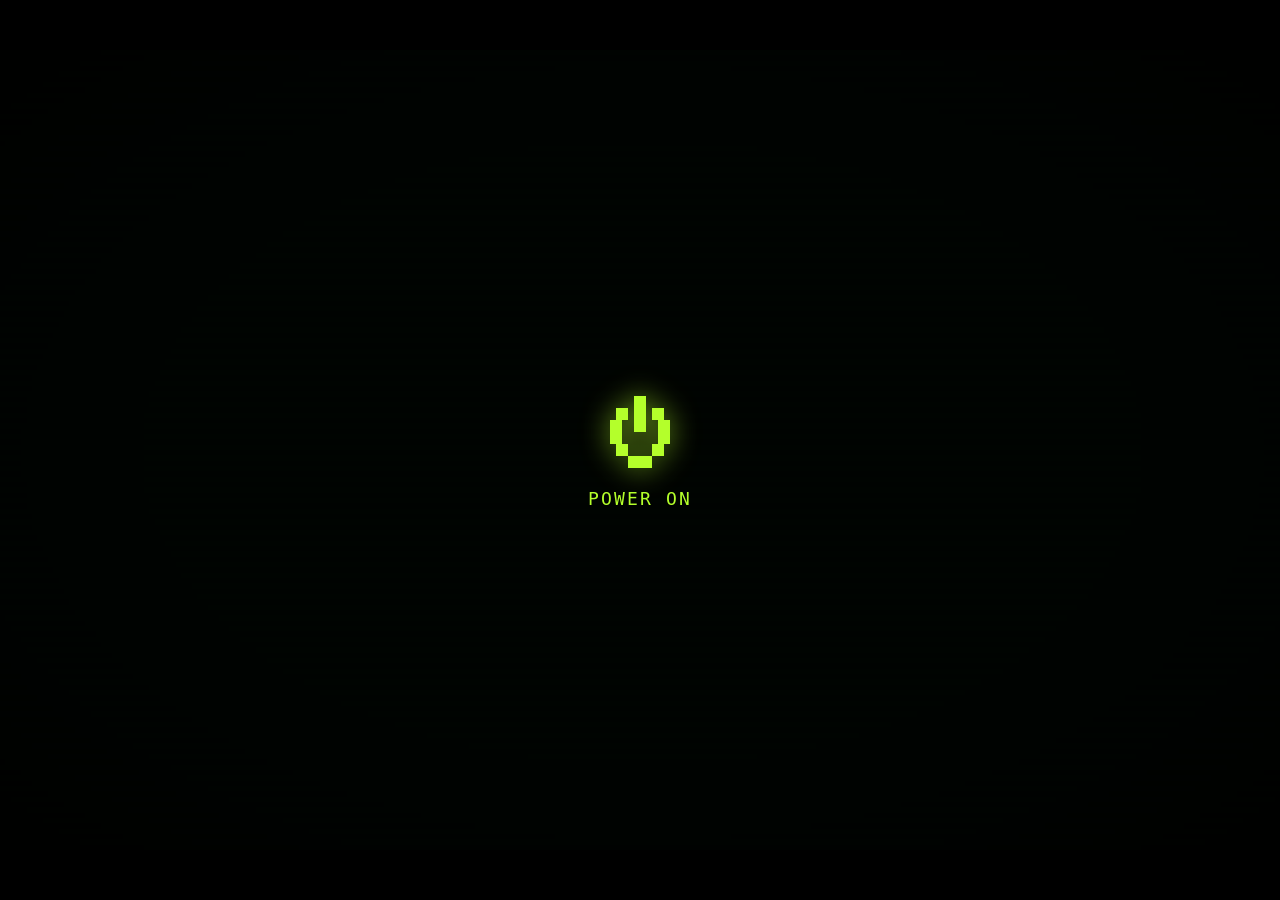
==== tools/acid/index.html @ bb87d191 "Acid Flower: remove Tilt and Motion Tilt (lean the device to play the filter) and Motion (record kno" ====
<!doctype html>
<!-- SPDX-License-Identifier: GPL-3.0-only -->
<!-- Acid Flower: an acid house machine for iPad. A squelchy bass line with accent and slide, a drum machine, a squelch
     pad and knobs for playing the filter live, and a pixel rave. The sound is acid-worklet.js; this page, acid.js, is
     the touch surface. A Home Screen web app (manifest.webmanifest, sw.js: it works offline after the first visit).
     tools/make_site.sh puts it in acid/. -->
<html lang="en">
<head>
<meta charset="utf-8">
<meta name="viewport" content="width=device-width, initial-scale=1, maximum-scale=1, user-scalable=no, viewport-fit=cover">
<title>Acid Flower</title>
<meta name="description" content="Acid Flower: an acid house machine for iPad. Program squelchy bass lines and beats, then play the filter with your fingers.">
<meta name="theme-color" content="#07020C">
<!-- the link preview (Messages, Slack, Discord, X, Facebook...): a big card. The image's address must be absolute -->
<meta property="og:type" content="website">
<meta property="og:site_name" content="Acid Flower">
<meta property="og:title" content="Acid Flower">
<meta property="og:description" content="A pocket acid house machine: squelch basslines, punch in glitchy tape-stops and stutters, and sweep the squelch while a grinning pixel smiley-flower raves through neon cyberspace.">
<meta property="og:url" content="https://helloskot.github.io/CoralFlower/acid/">
<meta property="og:image" content="https://helloskot.github.io/CoralFlower/acid/og-image.png">
<meta property="og:image:width" content="1200">
<meta property="og:image:height" content="630">
<meta property="og:image:alt" content="A pixel smiley-flower over a neon grid: ACID FLOWER. Squelch, punch, drift, rave.">
<meta name="twitter:card" content="summary_large_image">
<meta name="twitter:title" content="Acid Flower">
<meta name="twitter:description" content="A pocket acid house machine: squelch basslines, punch in glitchy tape-stops and stutters, and sweep the squelch.">
<meta name="twitter:image" content="https://helloskot.github.io/CoralFlower/acid/og-image.png">
<meta name="apple-mobile-web-app-capable" content="yes">
<meta name="mobile-web-app-capable" content="yes">
<meta name="apple-mobile-web-app-title" content="Acid Flower">
<meta name="apple-mobile-web-app-status-bar-style" content="black-translucent">
<link rel="manifest" href="manifest.webmanifest">
<link rel="icon" href="icon.svg" type="image/svg+xml">
<link rel="icon" href="favicon-40.png" sizes="40x40" type="image/png">
<link rel="apple-touch-icon" href="icon-180.png">
<link rel="preload" href="../fonts/DepartureMono.woff" as="font" type="font/woff" crossorigin>
<link rel="stylesheet" href="acid.css">
</head>
<body>
<main class="app" id="app" aria-label="Acid Flower">
  <header class="bar">
    <h1 class="logo"><img src="icon.svg" width="28" height="28" alt=""><span>ACID<b>FLOWER</b></span></h1>
    <button class="play" id="play" type="button" aria-pressed="false"><i aria-hidden="true"></i><span>Play</span></button>
    <button class="rec" id="rec" type="button" aria-pressed="false" title="Record what you play: the sound, effects and all, to a file"><i aria-hidden="true"></i><span>Rec</span></button>
    <div class="strip strip--bar" data-p="tempo" role="slider" aria-label="Tempo"><b>Tempo</b><em></em><i class="strip__l">&#9664;</i><i class="strip__r">&#9654;</i></div>
    <div class="strip strip--bar" data-p="swing" role="slider" aria-label="Swing"><b>Swing</b><em></em><i class="strip__l">&#9664;</i><i class="strip__r">&#9654;</i></div>
    <nav class="slots" id="slots" aria-label="Patterns"></nav>
    <button class="menu-btn rave-btn" id="raveBtn" type="button" aria-pressed="false" title="Rave mode: the display fills the screen, and you play the filter on it">Rave</button>
    <button class="menu-btn" id="menuBtn" type="button" aria-label="Menu" aria-haspopup="dialog">&#8943;</button>
  </header>

  <section class="rave" aria-label="The display">
    <canvas id="viz" width="240" height="150" role="img" aria-label="A pixel rave that moves with the music: tap it for the next scene"></canvas>
    <!-- rave mode's own controls: they fade after a few seconds without a touch (any touch brings them back) -->
    <div class="rave__top">
      <p class="rave__status" id="raveStatus" aria-live="off"></p>
      <nav class="rave__slots" id="raveSlots" aria-label="Patterns"></nav>
      <div class="strip strip--bar rave__tempo" data-p="tempo" role="slider" aria-label="Tempo"><b>BPM</b><em></em><i class="strip__l">&#9664;</i><i class="strip__r">&#9654;</i></div>
      <button type="button" class="rave__i" id="raveLock" aria-pressed="false" aria-label="Lock the picture" title="Lock: touches on the picture do nothing (for a stand, or passing it round)">Lock</button>
      <button type="button" class="rave__i" id="raveFull" aria-pressed="false" aria-label="Full screen" title="Full screen" hidden>Full</button>
      <button type="button" class="rave__i rave__vj" id="raveVJ" aria-pressed="false" aria-label="VJ" title="VJ: colours, mirrors, trails, words, a second screen">VJ</button>
    </div>
    <aside class="vj" id="vjPanel" aria-label="VJ" hidden>
      <div class="vj__head"><b>VJ</b><button type="button" class="vj__x" id="vjReset">Reset</button><button type="button" class="vj__x" id="vjClose">Done</button></div>
      <div class="vjrow"><span>Picture</span><div class="seg" data-vj="fill"><button type="button" data-v="1">Fill</button><button type="button" data-v="0">Fit</button></div></div>
      <label class="vjrow"><span>Hue</span><input type="range" data-vj="hue" min="0" max="1" step="0.01"></label>
      <div class="vjrow"><span>Speed</span><div class="seg" data-vj="speed"><button type="button" data-v="0.25">&#188;</button><button type="button" data-v="0.5">&#189;</button><button type="button" data-v="1">1</button><button type="button" data-v="2">2</button></div></div>
      <div class="vjrow"><span>Mirror</span><div class="seg" data-vj="mirror"><button type="button" data-v="0">Off</button><button type="button" data-v="1">&#8644;</button><button type="button" data-v="2">Four</button><button type="button" data-v="3">Kaleido</button></div></div>
      <label class="vjrow"><span>Trails</span><input type="range" data-vj="trails" min="0" max="0.95" step="0.01"></label>
      <label class="vjrow"><span>Kick zoom</span><input type="range" data-vj="zoom" min="0" max="1" step="0.01"></label>
      <label class="vjrow"><span>Colour split</span><input type="range" data-vj="rgb" min="0" max="1" step="0.01"></label>
      <div class="vjrow"><span>Pixels</span><div class="seg" data-vj="pix"><button type="button" data-v="1">1</button><button type="button" data-v="2">2</button><button type="button" data-v="3">3</button><button type="button" data-v="4">4</button><button type="button" data-v="6">6</button></div></div>
      <div class="vjrow"><span>Strobe<small>Not in Calm</small></span><div class="seg" data-vj="strobe"><button type="button" data-v="0">Off</button><button type="button" data-v="1">Kick</button><button type="button" data-v="2">Bar</button></div></div>
      <div class="vjrow"><span>Show</span><div class="seg vj__shows"><button type="button" data-show="hud">Readouts</button><button type="button" data-show="scan">Scanlines</button><button type="button" data-show="parts">Confetti</button><button type="button" data-show="words">Words</button></div></div>
      <label class="vjrow vjrow--text"><span>Words</span><input type="text" data-vj="text" maxlength="40" placeholder="Type, and it scrolls by" autocomplete="off" spellcheck="false"></label>
      <div class="vjrow"><span>Auto VJ<small>New colours and mirrors every 4 bars</small></span><div class="seg" data-vj="auto"><button type="button" data-v="0">Off</button><button type="button" data-v="1">On</button></div></div>
      <div class="vjrow"><span>Rec<small>What the red button records</small></span><div class="seg" data-vj="rec"><button type="button" data-v="sound">Sound</button><button type="button" data-v="video">Sound + picture</button></div></div>
      <div class="menu__row"><button type="button" id="vjOut">Open a second screen</button></div>
      <p class="sheet__hint">For a projector or a TV: the second screen is a window of its own (drag it there, then tap it for full screen). On iPad and iPhone, AirPlay or a cable mirrors the whole screen instead.</p>
    </aside>
    <p class="rave__recdot" id="raveRecDot" hidden></p>
    <p class="rave__hint" id="raveHint" aria-live="polite"></p>
    <div class="rave__scenes" id="raveScenes" hidden>
      <div class="rave__scenelist" id="raveSceneList"></div>
      <div class="seg" data-pref="scenes"><button type="button" data-v="auto">Every 8 bars</button><button type="button" data-v="hold">Stay</button></div>
    </div>
    <div class="rave__fx fxpads" id="ravePunch" aria-label="Punch-in effects"></div>
    <div class="rave__bar">
      <button type="button" id="ravePlay" class="rave__b"><span>Play</span></button>
      <button type="button" id="raveRec" class="rave__b rave__rec" aria-pressed="false">Rec</button>
      <button type="button" id="raveLatch" class="rave__b" aria-pressed="false" title="Latch: a tap turns an effect on, another turns it off">Latch</button>
      <button type="button" id="raveScene" class="rave__b" title="Tap: the next scene. Hold: pick one">Scene &#8250;</button>
      <button type="button" id="raveExit" class="rave__b rave__exit">Done</button>
    </div>
  </section>

  <section class="perf" aria-label="Play the filter">
    <div class="xy" id="xy" role="slider" aria-label="Squelch pad: cutoff left to right, resonance bottom to top">
      <span class="xy__lab xy__lab--x">Cutoff &#8594;</span><span class="xy__lab xy__lab--y">Resonance &#8594;</span>
      <span class="xy__trail" id="xyTrail" aria-hidden="true"></span>
      <i class="xy__dot" id="xyDot"></i><i class="xy__h" id="xyH"></i><i class="xy__v" id="xyV"></i>
      <b class="xy__val" id="xyVal" aria-hidden="true"></b>
    </div>
    <div class="strips">
      <div class="strip" data-p="env" role="slider" aria-label="Envelope"><b>Env mod</b><em></em><span class="strip__bar"></span></div>
      <div class="strip" data-p="decay" role="slider" aria-label="Decay"><b>Decay</b><em></em><span class="strip__bar"></span></div>
      <div class="strip" data-p="accent" role="slider" aria-label="Accent"><b>Accent</b><em></em><span class="strip__bar"></span></div>
      <div class="strip" data-p="drive" role="slider" aria-label="Drive"><b>Drive</b><em></em><span class="strip__bar"></span></div>
      <div class="strip" data-p="delay" role="slider" aria-label="Delay"><b>Delay</b><em></em><span class="strip__bar"></span></div>
      <div class="strip" data-p="verb" role="slider" aria-label="Reverb"><b>Verb</b><em></em><span class="strip__bar"></span></div>
      <div class="strip" data-p="pump" role="slider" aria-label="Pump: the kick ducks the bass and the lead"><b>Pump</b><em></em><span class="strip__bar"></span></div>
      <div class="strip" data-p="lead" role="slider" aria-label="Lead level"><b>Lead</b><em></em><span class="strip__bar"></span></div>
      <div class="strip" data-p="drums" role="slider" aria-label="Drums level"><b>Drums</b><em></em><span class="strip__bar"></span></div>
      <button type="button" class="knobbtn" id="soundBtn" aria-haspopup="dialog" title="Sounds: presets for the knobs"><span>Sounds</span></button>
    </div>
  </section>

  <div class="splitter" id="splitter" role="separator" aria-orientation="horizontal" aria-label="Drag to make the display or the editor bigger" tabindex="0"></div>
  <section class="edit" aria-label="The pattern">
    <div class="edit__head">
      <div class="tabs" role="tablist">
        <button type="button" role="tab" data-tab="bass" aria-selected="true">Bass line</button>
        <button type="button" role="tab" data-tab="lead" aria-selected="false">Lead</button>
        <button type="button" role="tab" data-tab="drums" aria-selected="false">Drums</button>
        <button type="button" role="tab" data-tab="punch" aria-selected="false">Punch</button>
        <button type="button" role="tab" data-tab="filter" aria-selected="false" class="tab-filter">Filter</button>
      </div>
      <div class="hist">
        <button type="button" class="tool tool--icon" id="undo" aria-label="Undo" title="Undo (⌘Z)" disabled>Undo</button>
        <button type="button" class="tool tool--icon" id="redo" aria-label="Redo" title="Redo (⇧⌘Z)" disabled>Redo</button>
      </div>
      <button type="button" class="tool latch" id="latch" aria-pressed="false" title="Latch: a tap turns an effect on, another turns it off" hidden>Latch</button>
      <div class="pager" id="pager" role="group" aria-label="Steps shown" hidden><button type="button" data-page="0" aria-pressed="true">1&#8211;16</button><button type="button" data-page="1" aria-pressed="false">17&#8211;32</button></div>
      <div class="tools">
        <span class="focus-lbl" id="focusLbl" aria-live="polite"></span>
        <button type="button" id="wave" class="tool tool--lab" title="The bass's waveform"><small>Wave</small><b>Saw</b></button>
        <div class="stepper" aria-label="Key (transpose)"><button type="button" data-tune="-1" aria-label="Key down">&minus;</button><span class="stepper__v"><small>Key</small><b id="tune">C</b></span><button type="button" data-tune="1" aria-label="Key up">+</button></div>
        <div class="stepper" aria-label="Length in steps"><button type="button" data-len="-1" aria-label="Shorter">&minus;</button><span class="stepper__v"><small>Len</small><b id="len">16</b></span><button type="button" data-len="1" aria-label="Longer">+</button></div>
        <button type="button" class="tool tool--icon" id="mutate" aria-label="Mutate: change a few steps">Mutate</button>
        <button type="button" class="tool tool--icon" id="random" aria-label="Random: a new pattern">Random</button>
        <button type="button" class="tool tool--icon tool--danger" id="clear" aria-label="Clear the pattern (tap twice)">Clear</button>
      </div>
    </div>
    <div class="bass" id="bass" role="tabpanel" aria-label="Bass line: drag a note up or down to change it, tap it to rest"></div>
    <div class="bass is-lead" id="lead" role="region" aria-label="Lead: drag a note up or down to change it, tap it to rest" hidden></div>
    <div class="drums" id="drums" role="tabpanel" aria-label="Drums" hidden></div>
    <div class="punch fxpads" id="punch" role="tabpanel" aria-label="Punch-in effects: hold a pad, let go to drop out; hold several at once" hidden></div>
  </section>
</main>

<div class="gate" id="gate">
  <canvas class="gate__boot" id="boot" width="240" height="150" aria-hidden="true"></canvas>
  <button class="gate__power" id="power" type="button" aria-label="Power on">
    <svg viewBox="0 0 14 14" width="84" height="84" shape-rendering="crispEdges" aria-hidden="true"><path fill="#B4FF2B" d="M6 1h2v6H6zM3 3h2v2H3zM9 3h2v2H9zM2 5h2v4H2zM10 5h2v4h-2zM3 9h2v2H3zM9 9h2v2H9zM5 11h4v2H5z"/></svg>
    <span>Power on</span>
  </button>
  <div class="gate__card">
    <h2 class="sr">Acid Flower</h2>
    <p class="sr">An acid house machine. Program a bass line and a beat, then play the filter with your fingers.</p>
    <button class="gate__go" id="start" type="button">Start the machine</button>
    <p class="gate__hint" id="a2hs" hidden>For a full-screen machine with its own icon: tap <b>Share</b>, then <b>Add to Home Screen</b>.</p>
  </div>
</div>

<dialog class="menu sheet" id="slotMenu" aria-labelledby="slotTitle">
  <h2 id="slotTitle">Pattern 1</h2>
  <label class="sheet__name"><span>Name</span><input id="slotName" maxlength="10" autocomplete="off" spellcheck="false" placeholder="P1"></label>
  <h3>Then play</h3>
  <p class="sheet__hint">When this pattern ends, go on to another: chain them into a song.</p>
  <div class="sheet__nums" id="slotNext"></div>
  <h3>Copy it to</h3>
  <div class="sheet__nums" id="slotCopy"></div>
  <div class="menu__row">
    <button type="button" id="slotShare">Share as a link</button>
    <button type="button" id="slotMidi">Save as MIDI</button>
    <button type="button" id="slotWav">Save as audio</button>
    <button type="button" id="slotClear" class="is-bad">Clear this pattern</button>
  </div>
  <form method="dialog"><button class="menu__close">Done</button></form>
</dialog>

<dialog class="menu sheet" id="genMenu" aria-labelledby="genTitle">
  <h2 id="genTitle">Generate</h2>
  <p class="sheet__hint">A whole new pattern in a style: the bass line, the drums and the tempo. (Undo brings yours back.)</p>
  <div class="gen__list" id="genList"></div>
  <form method="dialog"><button class="menu__close">Close</button></form>
</dialog>

<dialog class="menu sheet" id="songMenu" aria-labelledby="songTitle">
  <h2 id="songTitle">Song</h2>
  <p class="sheet__hint">Patterns in order, each played a number of times, round and round. With Song on, Play plays it from the top.</p>
  <div class="opt"><span>Play as a song</span><div class="seg" id="songOn"><button type="button" data-v="0">Off</button><button type="button" data-v="1">On</button></div></div>
  <ol class="song__list" id="songList"></ol>
  <div class="menu__row">
    <button type="button" id="songAdd">Add a pattern</button>
    <button type="button" id="songMidi">Save the song as MIDI</button>
    <button type="button" id="songWav">Save the song as audio</button>
  </div>
  <form method="dialog"><button class="menu__close">Done</button></form>
</dialog>

<dialog class="menu sheet midi" id="midiMenu" aria-labelledby="midiTitle">
  <h2 id="midiTitle">MIDI</h2>
  <p class="sheet__hint" id="midiStatus"></p>
  <div class="menu__row"><button type="button" id="midiOn">Turn on MIDI</button></div>
  <div id="midiBody" hidden>
    <div class="opt"><span>From<small>The keyboards and controllers to listen to</small></span><select id="midiIn"></select></div>
    <div class="opt"><span>To<small>Where to send the clock (and start and stop)</small></span><select id="midiOut"></select></div>
    <div class="opt"><span>Keys play<small>Scenes &amp; punch-ins: C2 to B2 hold the twelve effects, C3 to G3 pick the scenes</small></span>
      <div class="seg" id="midiKeys"><button type="button" data-v="lead">Lead</button><button type="button" data-v="bass">Bass</button><button type="button" data-v="vj">Scenes &amp; punch-ins</button></div></div>
    <div class="opt"><span>Clock in<small>Follow another machine's tempo, start and stop</small></span>
      <div class="seg" id="midiFollow"><button type="button" data-v="0">Off</button><button type="button" data-v="1">On</button></div></div>
    <div class="opt"><span>Clock out<small>Lead other machines (24 a beat)</small></span>
      <div class="seg" id="midiSend"><button type="button" data-v="0">Off</button><button type="button" data-v="1">On</button></div></div>
    <h3>Knobs</h3>
    <p class="sheet__hint">Tap Learn, then turn a knob on your controller. Program changes 1 to 8 pick the patterns.</p>
    <div class="midi__map" id="midiMap"></div>
    <p class="menu__msg" id="midiMsg" role="status"></p>
  </div>
  <form method="dialog"><button class="menu__close">Done</button></form>
</dialog>

<dialog class="menu sheet" id="soundMenu" aria-labelledby="soundTitle">
  <h2 id="soundTitle">Sounds</h2>
  <p class="sheet__hint">A sound is the knobs (the filter, the envelope, the effects, the waves and the drums' tune); your patterns stay as they are.</p>
  <h3>Built in</h3>
  <div class="sheet__nums sound__list" id="soundBuilt"></div>
  <h3>Yours</h3>
  <div class="sound__mine" id="soundMine"></div>
  <form method="dialog"><button class="menu__close">Done</button></form>
</dialog>

<dialog class="menu sheet keys" id="keysMenu" aria-labelledby="keysTitle">
  <h2 id="keysTitle">On a keyboard</h2>
  <h3>Play</h3>
  <dl>
    <dt>Space</dt><dd>Play / stop</dd>
    <dt>A W S E D F T G Y H U J K</dt><dd>Play notes on the lead or the bass (whichever you last touched), like a piano</dd>
    <dt>Z / X</dt><dd>Those notes an octave down / up</dd>
    <dt>1 &#8230; =</dt><dd>Hold a punch-in (1 to 0, - and =)</dd>
    <dt>&#8592; &#8594;</dt><dd>Tempo down / up (with Shift, by 5)</dd>
    <dt>Shift + 1 &#8211; 8</dt><dd>Pick a pattern</dd>
    <dt>R</dt><dd>Rave mode (Esc to leave; [ and ] change the scene)</dd>
    <dt>Shift + F</dt><dd>Full screen</dd>
  </dl>
  <h3>Edit</h3>
  <dl>
    <dt>Tab</dt><dd>Into the steps (click one with the mouse, too)</dd>
    <dt>&#8592; &#8594;</dt><dd>On a step: the step before / after (Shift: select)</dd>
    <dt>&#8593; &#8595;</dt><dd>On a note: its pitch (Shift: an octave). On a drum: the drum above / below</dd>
    <dt>Enter</dt><dd>A note rests or comes back; a drum step on or off</dd>
    <dt>Delete</dt><dd>Clear the step, or the selection</dd>
    <dt>Shift + click / drag</dt><dd>Select steps (on the drums, across drums too)</dd>
    <dt>&#8984;A</dt><dd>Select the whole track</dd>
    <dt>&#8984;C &#8984;X &#8984;V</dt><dd>Copy, cut, paste the selection; with nothing selected, the whole pattern</dd>
    <dt>&#8984;Z / &#8679;&#8984;Z</dt><dd>Undo / redo</dd>
    <dt>Esc</dt><dd>Drop the selection</dd>
    <dt>?</dt><dd>This list</dd>
  </dl>
  <h3>Mouse and trackpad</h3>
  <dl>
    <dt>Scroll</dt><dd>On a knob, tempo or swing: turn it. On a note: its pitch. On the squelch pad: the resonance (sideways, or Shift: the cutoff)</dd>
    <dt>Double-click</dt><dd>A knob back to where it started</dd>
    <dt>Shift + drag</dt><dd>A knob, finely</dd>
    <dt>Drag a pattern number</dt><dd>Onto another to copy it</dd>
    <dt>Drop a file</dt><dd>A saved set of patterns loads</dd>
  </dl>
  <form method="dialog"><button class="menu__close">Done</button></form>
</dialog>

<dialog class="menu sheet" id="wavMenu" aria-labelledby="wavTitle">
  <h2 id="wavTitle">Save as audio</h2>
  <p class="sheet__hint" id="wavWhat"></p>
  <p class="sheet__hint">A WAV file (44.1 kHz, 16-bit), made faster than real time, with the effects' tails at the end. Stems are the bass, the lead and the drums on their own, each with its effects, lined up to drop into a DAW.</p>
  <div class="menu__row">
    <button type="button" id="wavMix">The mix</button>
    <button type="button" id="wavStems">The mix and its stems</button>
  </div>
  <p class="menu__msg" id="wavMsg" role="status"></p>
  <form method="dialog"><button class="menu__close">Close</button></form>
</dialog>

<dialog class="menu sheet" id="stepMenu" aria-labelledby="stepTitle">
  <h2 id="stepTitle">Step 1</h2>
  <h3>Chance</h3>
  <p class="sheet__hint">How often it plays: every time, or now and then.</p>
  <div class="sheet__nums" id="stepProb"></div>
  <h3>Repeat</h3>
  <p class="sheet__hint">Played again inside its step (a ratchet): a roll on a drum, a trill on a note.</p>
  <div class="sheet__nums" id="stepRat"></div>
  <form method="dialog"><button class="menu__close">Done</button></form>
</dialog>

<dialog class="menu sheet" id="laneMenu" aria-labelledby="laneTitle">
  <h2 id="laneTitle">Kick</h2>
  <p class="sheet__hint">Tune, decay and level are the drum's sound, in every pattern. Length is this pattern's: a drum on its own length drifts against the others.</p>
  <div class="lane__rows" id="laneRows"></div>
  <div class="menu__row"><button type="button" id="laneHear">Hear it</button><button type="button" id="laneReset">As it was made</button></div>
  <form method="dialog"><button class="menu__close">Done</button></form>
</dialog>

<button type="button" class="nosound" id="noSound" hidden>No sound? Tap here</button>
<div class="toast" id="toast" role="status" aria-live="polite" hidden><span id="toastMsg"></span><button type="button" id="toastBtn" hidden></button></div>
<div class="tour" id="tour" role="dialog" aria-live="polite" hidden><p id="tourMsg"></p><div class="tour__row"><span id="tourStep"></span><button type="button" id="tourSkip">Skip</button><button type="button" id="tourNext">Next</button></div><i class="tour__arrow" id="tourArrow"></i></div>

<dialog class="menu" id="menu" aria-labelledby="menuTitle">
  <h2 id="menuTitle">ACID<b>FLOWER</b></h2>
  <div class="menu__row menu__row--top">
    <button type="button" id="songBtn">Song&#8230;</button>
    <button type="button" id="midiBtn">MIDI&#8230;</button>
    <button type="button" id="keysBtn">Keys&#8230;</button>
    <button type="button" id="installBtn" hidden>Install the app</button>
  </div>
  <h3>How it plays</h3>
  <ul>
    <li><b>Bass line:</b> each note sits at its pitch, like a piano roll: drag it up or down to change it; tap it to rest it. <b>Oct</b> lifts it an octave, then drops it; <b>Acc</b> accents it (louder, a sharper squelch); <b>Slide</b> glides it into the next note.</li>
    <li><b>Tools:</b> <b>Key</b> transposes the bass, <b>Len</b> sets the pattern’s length. <b>Clear</b> asks for a second tap.</li>
    <li><b>Drums:</b> tap a step to set or clear it, or drag across steps to paint. Tap a drum’s name to hear it.</li>
    <li><b>Squelch pad:</b> cutoff left to right, resonance bottom to top. The strips do the rest: drag up or down.</li>
    <li><b>Punch:</b> hold a pad for an effect on the whole mix, let go to drop out; hold several at once. Repeats start on the beat. <b>Latch</b> makes a tap turn an effect on and another turn it off. In rave mode they run along the bottom.</li>
    <li><b>Tempo and swing:</b> drag up or down, or tap the arrows; hold an arrow to keep going. Tap the middle of Tempo in time with the music to set it.</li>
    <li><b>Patterns:</b> 1 to 8 along the top; a dot marks the ones with something in them. While it plays, the next one blinks until the bar ends, then takes over. <b>Hold</b> a number to name the pattern, copy it, share it as a link, or chain it to another (<b>Then play</b>) to make a song.</li>
    <li><b>Lead:</b> a second line an octave up, on its own tab, with its own wave and length.</li>
    <li><b>Hold a step</b> (a note or a drum): its chance (how often it plays) and its repeats (a roll). <b>Hold a drum's name</b>: its tune, decay, level and length. Lengths up to 32 steps; tracks of different lengths drift against each other.</li>
    <li><b>Sounds:</b> presets for the knobs. <b>Hold Random</b> for a whole pattern in a style.</li>
    <li><b>Song</b> and <b>MIDI</b> are at the top of this menu: patterns in order; a keyboard, a controller and a clock (in Chrome, Edge or Android). A pattern or the song saves as a MIDI file.</li>
    <li><b>VJ</b> (in rave mode): colours, mirrors, trails, scrolling words, Auto VJ, a second screen for a projector, and Rec with the picture.</li>
    <li><b>On a computer:</b> a big window shows the bass, the lead, the drums and the punch-ins at once (drag the line under the display to share the space); scroll on a knob or a note to turn it; play notes on the letters A to K; <b>Keys&#8230;</b> above lists every shortcut. A pattern or the song saves as audio (with stems) from its menu.</li>
    <li><b>Undo:</b> the arrows beside the tabs undo and redo any change to a pattern.</li>
    <li><b>Rec:</b> records everything you hear, effects and all; when you stop, save it or send it.</li>
    <li><b>The squelch pad</b> stays where you leave it; double-tap it to go back to the start.</li>
    <li><b>On a keyboard:</b> Space plays, the number row holds the punch-ins (1 to 0, - and =), Shift with 1 to 8 picks a pattern, ← and → the tempo (with Shift, by 5), R the rave, ⌘Z undo.</li>
    <li><b>The rave:</b> tap it for the next scene. <b>Rave</b> fills the screen with it; there, drag anywhere to play the filter. With two fingers: swipe left or right for another scene, pinch for more or less squelch (env mod), tap for Latch, swipe down to leave. Hold <b>Scene</b> to pick one. The patterns and the tempo are along the top; <b>Lock</b> makes the picture ignore touches. The controls fade after a few seconds: touch to bring them back.</li>
  </ul>
  <h3>The rave</h3>
  <div class="opt"><span>Scenes<small>Warehouse, Cyberspace, Tunnel, Voxel, Plasma, Mainframe, Garden, Feedback, Hyperspace, Acid rain, Spiral</small></span>
    <div class="seg" data-pref="scenes"><button type="button" data-v="auto">Every 8 bars</button><button type="button" data-v="hold">Stay</button></div></div>
  <div class="opt"><span>Motion<small>Calm: no strobe, no shaking, no flashing words</small></span>
    <div class="seg" data-pref="motion"><button type="button" data-v="full">Full</button><button type="button" data-v="calm">Calm</button></div></div>
  <div class="opt"><span>Text<small>Bigger labels on the steps, the knobs and the tabs</small></span>
    <div class="seg" data-pref="text"><button type="button" data-v="normal">Normal</button><button type="button" data-v="large">Large</button></div></div>
  <h3>Pocket jam</h3>
  <div class="opt"><span>Shake to mutate<small>Shake the phone or iPad: a few steps change</small></span>
    <div class="seg" id="shakeSeg"><button type="button" data-v="0">Off</button><button type="button" data-v="1">On</button></div></div>
  <div class="opt"><span>Light filter<small>The front camera's brightness opens the filter (nothing is recorded or sent)</small></span>
    <div class="seg" id="lightSeg"><button type="button" data-v="0">Off</button><button type="button" data-v="1">On</button></div></div>
  <h3>Sound</h3>
  <div class="opt" id="outOpt" hidden><span>Output<small>Where the sound goes: your audio interface, headphones, speakers</small></span><select id="outSel"></select></div>
  <div class="opt"><span>Response<small>Smooth uses a bigger audio buffer: try it if you hear crackles. Applies the next time you open the app.</small></span>
    <div class="seg" data-pref="latency"><button type="button" data-v="interactive">Fast</button><button type="button" data-v="playback">Smooth</button></div></div>
  <h3>Your patterns</h3>
  <p>They are saved on this iPad. Keep a copy in Files.</p>
  <div class="menu__row">
    <button type="button" id="export">Save patterns</button>
    <button type="button" id="import">Load patterns</button>
    <button type="button" id="tourAgain">Show the tour again</button>
    <button type="button" id="reset" class="is-bad">Start over</button>
  </div>
  <input type="file" id="importFile" accept=".json,application/json" hidden>
  <p class="menu__msg" id="msg" role="status"></p>
  <p class="menu__fine">Free software under the GPL-3.0, from the makers of <a href="../ipad/">CoralFlower</a>.</p>
  <form method="dialog"><button class="menu__close">Close</button></form>
</dialog>

<script src="boot-sound.js"></script>
<script src="rave.js"></script>
<script src="acid.js"></script>
</body>
</html>
---- tools/acid/acid.css ----
/* SPDX-License-Identifier: GPL-3.0-only
 * Acid Flower: one screen, no scrolling. Landscape: the bar (play, tempo, swing, the 8 patterns); the pixel rave beside
 * the squelch pad and the strips; the pattern editor along the bottom (the bass line or the drums). Portrait: stacked.
 * Acid colours: smiley yellow, laser lime, rave pink, cyan, on a warehouse black. */
@font-face { font-family: "Departure Mono"; src: url("../fonts/DepartureMono.woff") format("woff"); font-display: block; }

:root {
  --black: #07020C; --panel: #120A1C; --cell: #1D1229; --cell-hi: #2C1D3D; --line: #2E1F40; --edge: #030006;
  --text: #F4F1FF; --muted: #A493BF; --dim: #7A6A94;
  --yellow: #FFE100; --lime: #B4FF2B; --pink: #FF2FB4; --cyan: #2BF0FF; --orange: #FF8A1F;
  --gap: clamp(4px, 0.7vmin, 8px);
  --r: 10px;
  --font: "Departure Mono", ui-monospace, Menlo, monospace;
  color-scheme: dark;
}
* { box-sizing: border-box; margin: 0; padding: 0; }
html, body { height: 100%; overflow: hidden; background: var(--black); color: var(--text); font: 15px/1.2 var(--font); }
body { position: fixed; inset: 0; overscroll-behavior: none; -webkit-text-size-adjust: 100%; }
button { font: inherit; color: inherit; border: 0; background: none; cursor: pointer; }
[hidden] { display: none !important; }
.app, .gate { -webkit-user-select: none; user-select: none; -webkit-touch-callout: none; -webkit-tap-highlight-color: transparent; }

/* ------------------------------------------------------------------------------------------------ the grid --- */
.app {
  position: absolute; inset: 0; display: grid; gap: var(--gap); touch-action: none;
  padding: max(var(--gap), env(safe-area-inset-top)) max(var(--gap), env(safe-area-inset-right))
           max(var(--gap), env(safe-area-inset-bottom)) max(var(--gap), env(safe-area-inset-left));
  grid-template-columns: minmax(0, 1.15fr) minmax(0, 1fr);
  grid-template-rows: clamp(44px, 7.5vh, 58px) minmax(0, 1fr) clamp(220px, 42vh, 330px);
  grid-template-areas: "bar bar" "rave perf" "edit edit";
}
.bar { grid-area: bar; display: flex; gap: var(--gap); align-items: stretch; min-width: 0; }
.rave { grid-area: rave; min-height: 0; min-width: 0; display: flex; align-items: center; justify-content: center; }
.perf { grid-area: perf; min-height: 0; display: grid; gap: var(--gap); grid-template-columns: minmax(0, 1fr) minmax(0, 1fr); }
.edit { grid-area: edit; min-height: 0; min-width: 0; display: grid; gap: var(--gap); grid-template-rows: auto minmax(0, 1fr); grid-template-columns: minmax(0, 1fr); }
@media (orientation: portrait) {
  .app { grid-template-columns: minmax(0, 1fr); grid-template-rows: auto minmax(0, 1fr) minmax(0, 0.8fr) clamp(260px, 32vh, 340px);
         grid-template-areas: "bar" "rave" "perf" "edit"; }
  .bar { flex-wrap: wrap; }
  .slots { flex: 1 1 100%; order: 9; min-height: 40px; }
}

/* ---------------------------------------------------------------------------------------------- the bar --- */
.logo { display: flex; align-items: center; gap: 8px; padding: 0 6px; font-weight: 400; font-size: clamp(15px, 1.8vw, 22px); letter-spacing: .04em; white-space: nowrap; }
.logo img { image-rendering: pixelated; }
.logo b, .gate h2 b, .menu h2 b { font-weight: 400; color: var(--yellow); }
.play {
  flex: 0 0 auto; display: flex; align-items: center; gap: 10px; padding: 0 18px; border-radius: var(--r);
  background: var(--lime); color: var(--black); font-size: clamp(14px, 1.6vw, 18px); letter-spacing: .06em; text-transform: uppercase;
}
.play i { width: 0; height: 0; border-left: 13px solid currentColor; border-top: 8px solid transparent; border-bottom: 8px solid transparent; }
.play[aria-pressed="true"] { background: var(--pink); }
.play[aria-pressed="true"] i { width: 13px; height: 13px; border: 0; background: currentColor; }
.slots { flex: 1 1 auto; display: flex; gap: 4px; min-width: 0; }
.slot { flex: 1 1 0; min-width: 0; border-radius: 8px; background: var(--cell); box-shadow: inset 0 0 0 1.5px var(--line); color: var(--muted); font-size: clamp(13px, 1.5vw, 17px); }
.slot.is-used { color: var(--text); }
.slot.is-cur { background: var(--yellow); color: var(--black); box-shadow: none; }
.slot.is-next { animation: blink .25s steps(2) infinite; box-shadow: inset 0 0 0 2px var(--yellow); }
@keyframes blink { 50% { color: var(--yellow); } }
.menu-btn { flex: 0 0 clamp(40px, 5vw, 54px); border-radius: var(--r); background: var(--panel); box-shadow: inset 0 0 0 1.5px var(--line); font-size: 22px; color: var(--muted); }

/* ------------------------------------------------------------------------------------------- the strips --- */
.strip {
  position: relative; display: grid; align-content: center; gap: 2px; min-height: 0; min-width: 0; overflow: hidden;
  padding: 4px 10px; border-radius: var(--r); background: var(--panel); text-align: center;
  box-shadow: inset 0 0 0 1.5px var(--line); touch-action: none; cursor: ns-resize;
}
.strip b { font-weight: 400; font-size: clamp(10px, 1.1vw, 13px); letter-spacing: .07em; text-transform: uppercase; color: var(--muted); }
.strip em { font-style: normal; font-size: clamp(15px, 1.9vw, 22px); color: var(--text); white-space: nowrap; }
.strip__bar { position: absolute; left: 10px; right: 10px; bottom: 7px; height: 5px; border-radius: 3px; background: var(--line); overflow: hidden; }
.strip__bar::after { content: ""; position: absolute; inset: 0 auto 0 0; width: var(--v, 50%); background: var(--c, var(--lime)); }
.strip[data-p="env"] { --c: var(--pink); } .strip[data-p="decay"] { --c: var(--cyan); } .strip[data-p="accent"] { --c: var(--yellow); }
.strip[data-p="drive"] { --c: var(--orange); } .strip[data-p="delay"] { --c: var(--cyan); } .strip[data-p="drums"] { --c: var(--lime); }
.strip.is-turn { box-shadow: inset 0 0 0 2px var(--yellow); }
.strip--bar { flex: 0 0 clamp(96px, 10vw, 130px); padding: 2px 34px; }
.strip--bar em { font-size: clamp(14px, 1.6vw, 19px); }
.strip__l, .strip__r { position: absolute; top: 0; bottom: 0; width: 30px; display: grid; place-items: center; font-style: normal; font-size: 11px; color: var(--dim); }
.strip__l { left: 0; border-right: 1px solid var(--line); } .strip__r { right: 0; border-left: 1px solid var(--line); }
.strips { display: grid; gap: var(--gap); grid-template-columns: 1fr 1fr; grid-template-rows: repeat(3, minmax(0, 1fr)); min-height: 0; }

/* ----------------------------------------------------------------------------------- the rave and the pad --- */
/* (it fills its box: acid.js makes the picture as wide as the box, then sizes it exactly; these are the box) */
#viz {
  display: block; width: 100%; height: 100%; touch-action: none; cursor: pointer;
  image-rendering: pixelated; image-rendering: crisp-edges; border-radius: var(--r); background: #000;
  box-shadow: 0 0 0 2px var(--line), 0 0 44px 4px rgba(255, 47, 180, .18);
}
.xy {
  position: relative; min-height: 0; border-radius: 14px; overflow: hidden; touch-action: none; cursor: crosshair;
  background:
    linear-gradient(rgba(180, 255, 43, .07) 1px, transparent 1px) 0 0 / 12.5% 12.5%,
    linear-gradient(90deg, rgba(180, 255, 43, .07) 1px, transparent 1px) 0 0 / 12.5% 12.5%,
    radial-gradient(circle at var(--x, 35%) var(--y, 30%), rgba(255, 47, 180, .35), transparent 55%), var(--panel);
  box-shadow: inset 0 0 0 1.5px var(--line);
}
.xy.is-on { box-shadow: inset 0 0 0 2px var(--lime); }
.xy__lab { position: absolute; font-size: 11px; letter-spacing: .08em; text-transform: uppercase; color: var(--muted); pointer-events: none; }
.xy__lab--x { left: 10px; bottom: 8px; }
.xy__lab--y { left: 8px; bottom: 26px; transform-origin: left bottom; transform: rotate(-90deg) translate(0, 100%); }
.xy__dot { position: absolute; left: var(--x, 35%); top: var(--y, 30%); width: 26px; height: 26px; margin: -13px 0 0 -13px; border-radius: 50%; background: var(--lime); box-shadow: 0 0 18px var(--lime); pointer-events: none; }
.xy__h, .xy__v { position: absolute; background: rgba(180, 255, 43, .35); pointer-events: none; }
.xy__h { left: 0; right: 0; top: var(--y, 30%); height: 1px; }
.xy__v { top: 0; bottom: 0; left: var(--x, 35%); width: 1px; }

/* ------------------------------------------------------------------------------------------ the editor --- */
.edit__head { display: flex; flex-wrap: wrap; gap: var(--gap); justify-content: space-between; align-items: center; }
.tabs, .tools { display: flex; gap: 6px; align-items: center; }
.tabs button, .tool, .stepper { min-height: 40px; padding: 0 14px; border-radius: 9px; background: var(--panel); box-shadow: inset 0 0 0 1.5px var(--line); color: var(--muted); font-size: 14px; }
.tabs button[aria-selected="true"] { background: var(--cell-hi); color: var(--text); box-shadow: inset 0 0 0 2px var(--pink); }
.tool { color: var(--text); }
.tool--quiet { color: var(--muted); }
.stepper { display: flex; align-items: center; padding: 0; }
.stepper button { min-width: 38px; min-height: 40px; color: var(--text); font-size: 18px; }
.stepper span { min-width: 2.4em; text-align: center; color: var(--yellow); }

.bass { display: grid; grid-template-columns: repeat(16, minmax(0, 1fr)); gap: 4px; min-height: 0; }
.st { display: grid; grid-template-rows: auto minmax(0, 1fr) repeat(3, minmax(30px, .42fr)); gap: 4px; min-width: 0; min-height: 0; }
.st__n { text-align: center; font-weight: 400; font-size: 11px; color: var(--dim); }
.st:is([data-s="0"], [data-s="4"], [data-s="8"], [data-s="12"]) .st__n { color: var(--muted); }
.st__note {
  position: relative; display: grid; place-items: center; border-radius: 8px; background: var(--cell); touch-action: none; cursor: ns-resize;
  box-shadow: inset 0 0 0 1.5px var(--line); font-size: clamp(14px, 1.9vw, 22px); color: var(--dim);
}
.st__note::before { content: ""; position: absolute; left: 4px; right: 4px; bottom: calc(5px + var(--h, 0) * 24%); height: 3px; border-radius: 2px; background: var(--dim); }
.st.is-on .st__note { background: var(--cell-hi); color: var(--text); }
.st.is-on .st__note::before { background: var(--lime); }
.st__t { min-height: 0; min-width: 0; padding: 0; overflow: hidden; white-space: nowrap; border-radius: 7px; background: var(--cell); box-shadow: inset 0 0 0 1.5px var(--line); font-size: clamp(9px, 1vw, 12px); letter-spacing: .04em; color: var(--dim); text-transform: uppercase; }
.st__t.is-up { background: var(--cyan); color: var(--black); }
.st__t.is-dn { background: #2155FF; color: var(--text); }
.st__t.is-acc { background: var(--yellow); color: var(--black); }
.st__t.is-sld { background: var(--pink); color: var(--black); }
.st:not(.is-on) .st__t { opacity: .6; }
.st.is-out { opacity: .3; }
.st.is-now .st__note { box-shadow: inset 0 0 0 3px var(--yellow), 0 0 14px rgba(255, 225, 0, .35); }
.st.is-now .st__n { color: var(--yellow); }

.drums { display: grid; grid-template-columns: clamp(64px, 8vw, 92px) repeat(16, minmax(0, 1fr)); grid-template-rows: repeat(5, minmax(0, 1fr)); gap: 4px; min-height: 0; }
.dr__name { display: grid; place-items: center; border-radius: 8px; background: var(--panel); box-shadow: inset 0 0 0 1.5px var(--line); font-size: clamp(10px, 1.1vw, 13px); letter-spacing: .05em; text-transform: uppercase; color: var(--c); }
.dr__name.is-hit { background: var(--c); color: var(--black); }
.dr { border-radius: 7px; background: var(--cell); box-shadow: inset 0 0 0 1.5px var(--line); touch-action: none; }
.dr.q { background: #261838; }
.dr.is-on { background: var(--c); box-shadow: none; }
.dr.is-out { opacity: .25; }
.dr.is-now { box-shadow: inset 0 0 0 2px var(--yellow); }
.dr.is-on.is-now { filter: brightness(1.35); }

/* -------------------------------------------------------------------------------------- gate and menu --- */
.gate { position: fixed; inset: 0; z-index: 10; display: grid; place-items: center; padding: 24px; background: radial-gradient(circle at 50% 40%, rgba(255, 47, 180, .25), transparent 60%), var(--black); }
.gate[hidden] { display: none; }
.gate__card { position: relative; z-index: 1; display: grid; gap: 14px; justify-items: center; text-align: center; max-width: 30rem; align-self: end; margin-bottom: max(4vh, env(safe-area-inset-bottom));
  transition: opacity .5s ease-out, transform .5s ease-out; }
.gate:not(.is-ready) .gate__card { opacity: 0; transform: translateY(12px); pointer-events: none; }
/* Power: a pixel power symbol, glowing, until the first tap (the one that lets the iPad sound) */
.gate__power { position: absolute; z-index: 2; left: 50%; top: 50%; transform: translate(-50%, -50%); display: grid; justify-items: center; gap: 14px;
  padding: 26px 34px; border-radius: 24px; color: var(--lime); font-size: 18px; letter-spacing: .12em; text-transform: uppercase; }
.gate__power svg { filter: drop-shadow(0 0 14px rgba(180, 255, 43, .7)); animation: pulse 1.2s ease-in-out infinite alternate; }
@keyframes pulse { from { opacity: .55; } to { opacity: 1; } }
.gate.is-on .gate__power { display: none; }
/* the pixel icons on the tabs and buttons */
.pix { flex: 0 0 auto; image-rendering: pixelated; }
.tabs button, .rave-btn, /* the power-on: the boot's own pixel picture, the whole screen */
.gate__boot { position: absolute; inset: 0; width: 100%; height: 100%; object-fit: contain; image-rendering: pixelated; image-rendering: crisp-edges; }
.gate { background: #000; touch-action: none; }
.gate p { text-shadow: 0 1px 6px #000; }
.sr { position: absolute; width: 1px; height: 1px; overflow: hidden; clip: rect(0 0 0 0); white-space: nowrap; }
.gate__card img { image-rendering: pixelated; animation: bob .5s ease-in-out infinite alternate; }
@keyframes bob { to { transform: translateY(-8px); } }
.gate h2, .menu h2 { font-weight: 400; font-size: clamp(34px, 6vw, 60px); letter-spacing: .04em; }
.gate p { color: var(--muted); line-height: 1.5; }
.gate__go { min-width: 260px; min-height: 64px; padding: 0 32px; border-radius: 999px; background: var(--lime); color: var(--black); font-size: 22px; letter-spacing: .04em; text-transform: uppercase; box-shadow: 0 0 30px rgba(180, 255, 43, .35); }
.gate__hint { font-size: 14px; }
.gate__hint b { color: var(--text); font-weight: 400; }
.menu { margin: auto; width: min(36rem, 94vw); max-height: 92dvh; overflow: auto; padding: 22px; border: 0; border-radius: 18px; background: var(--panel); color: var(--text); box-shadow: 0 0 0 2px var(--line), 0 20px 60px rgba(0,0,0,.6); overscroll-behavior: contain; }
.menu::backdrop { background: rgba(3, 0, 6, .75); }
.menu h2 { font-size: 30px; margin-bottom: 4px; }
.menu h3 { margin: 18px 0 8px; font-weight: 400; font-size: 13px; letter-spacing: .08em; text-transform: uppercase; color: var(--pink); }
.menu p, .menu li { margin-bottom: 8px; line-height: 1.5; color: var(--muted); font-size: 14px; }
.menu ul { padding-left: 1.1em; }
.menu li b { color: var(--text); font-weight: 400; }
.opt { display: flex; align-items: center; justify-content: space-between; gap: 12px; padding: 8px 0; border-top: 1px solid var(--line); }
.opt > span { display: grid; gap: 2px; }
.opt small { font-size: 12px; color: var(--dim); line-height: 1.35; }
.seg { display: inline-flex; flex: 0 0 auto; padding: 3px; gap: 3px; border-radius: 12px; background: var(--black); }
.seg button { min-height: 40px; padding: 0 12px; border-radius: 9px; color: var(--muted); font-size: 14px; }
.seg button[aria-pressed="true"] { background: var(--cell-hi); color: var(--text); box-shadow: inset 0 0 0 1.5px var(--lime); }
.menu__row { display: flex; flex-wrap: wrap; gap: 10px; margin: 12px 0; }
.menu__row button, .menu__close { min-height: 48px; padding: 0 16px; border-radius: 12px; background: var(--cell); box-shadow: inset 0 0 0 1.5px var(--cell-hi); }
.menu__row .is-bad { color: var(--pink); }
.menu__msg { min-height: 1.2em; color: var(--lime) !important; }
.menu__fine { font-size: 13px !important; }
.menu__fine a { color: var(--cyan); }
.menu__close { width: 100%; background: var(--lime); color: var(--black); box-shadow: none; }
@media (prefers-reduced-motion: reduce) { .gate__card img, .slot.is-next, .gate__power svg { animation: none; } }

/* rave mode: the display fills the screen (the rest of the machine waits underneath); drag on it to play the filter */
.rave { position: relative; }
.rave__bar { display: none; }
.rave-btn { flex-basis: auto; padding: 0 14px; font-size: 14px; color: var(--pink); letter-spacing: .06em; text-transform: uppercase; }
.rave-btn[aria-pressed="true"] { background: var(--pink); color: var(--black); }
.app.is-rave .rave { position: fixed; inset: 0; z-index: 5; display: grid; place-items: center; background: #000;
  padding: env(safe-area-inset-top) env(safe-area-inset-right) env(safe-area-inset-bottom) env(safe-area-inset-left); }
.app.is-rave #viz { width: 100%; height: 100%; border-radius: 0; box-shadow: none; cursor: crosshair; }
.app.is-rave .rave__bar { display: flex; gap: 8px; position: absolute; right: max(12px, env(safe-area-inset-right)); bottom: max(12px, env(safe-area-inset-bottom)); }
.rave__b { min-height: 44px; padding: 0 16px; border-radius: 12px; background: rgba(18, 10, 28, .75); color: var(--text); box-shadow: inset 0 0 0 1.5px var(--line); font-size: 14px; -webkit-backdrop-filter: blur(6px); backdrop-filter: blur(6px); }

/* the punch-ins: big pads you hold (the Punch tab), a row of small ones over the rave in rave mode */
.punch { display: grid; grid-template-columns: repeat(6, minmax(0, 1fr)); grid-template-rows: repeat(2, minmax(0, 1fr)); gap: 6px; min-height: 0; }
.fxp {
  position: relative; display: grid; place-content: center; gap: 4px; min-width: 0; border-radius: 12px; background: var(--cell);
  box-shadow: inset 0 0 0 1.5px var(--line), inset 0 -4px 0 rgba(0,0,0,.35); text-align: center; touch-action: none; color: var(--c);
}
.fxp b { font-weight: 400; font-size: clamp(14px, 1.9vw, 22px); letter-spacing: .04em; text-transform: uppercase; }
.fxp small { font-size: clamp(10px, 1.1vw, 13px); color: var(--muted); letter-spacing: .06em; text-transform: uppercase; }
.fxp kbd { position: absolute; top: 6px; left: 8px; font: 10px var(--font); color: var(--dim); }
.fxp.is-on { background: var(--c); color: var(--black); box-shadow: 0 0 22px color-mix(in srgb, var(--c) 60%, transparent); transform: translateY(1px); }
.fxp.is-on small, .fxp.is-on kbd { color: var(--black); }
.rave__fx { display: none; }
.app.is-rave .rave__fx { display: grid; grid-template-columns: repeat(12, minmax(0, 1fr)); gap: 5px; position: absolute;
  left: max(10px, env(safe-area-inset-left)); right: max(10px, env(safe-area-inset-right)); bottom: calc(max(10px, env(safe-area-inset-bottom)) + 52px); height: 64px; }
.rave__fx .fxp { background: rgba(18, 10, 28, .72); -webkit-backdrop-filter: blur(6px); backdrop-filter: blur(6px); }
.rave__fx .fxp b { font-size: 12px; } .rave__fx .fxp small, .rave__fx .fxp kbd { display: none; }
.rave__fx .fxp.is-on { background: var(--c); }

/* ================================================================================== phones and foldables ===
 * Folded, a foldable is a phone: phone layouts below (portrait: stacked, a two-row bar, the bass line and the drums
 * in two rows of 8 steps; landscape: the rave and the filter on the left, the pattern on the right). Unfolded flat it
 * is the tablet layout above. Half-folded, nothing sits on the fold: the screen's two segments (the Viewport Segments
 * API: the media queries measure them into the variables below; acid.js picks the layout, falling back to the Device
 * Posture API) are used as two screens:
 *   .fold-tb  a hinge across (laptop / tabletop): the rave on the top half, the controls on the bottom half; in rave
 *             mode the rave on top and the punch-ins as big pads below
 *   .fold-lr  a hinge down the middle (book): the rave and the filter on the left page, the pattern on the right */
:root { --seg-top-h: 50vh; --hinge-h: 0px; --seg-left-w: 50vw; --hinge-w: 0px; --bar-h: 48px; }
@media (vertical-viewport-segments: 2) {
  :root { --seg-top-h: env(viewport-segment-height 0 0, 50vh); --hinge-h: calc(env(viewport-segment-top 0 1, 50vh) - env(viewport-segment-bottom 0 0, 50vh)); }
}
@media (horizontal-viewport-segments: 2) {
  :root { --seg-left-w: env(viewport-segment-width 0 0, 50vw); --hinge-w: calc(env(viewport-segment-left 1 0, 50vw) - env(viewport-segment-right 0 0, 50vw)); }
}

/* -- phones, portrait (and a foldable folded) -- */
@media (max-width: 600px) and (orientation: portrait) {
  .app { --gap: 5px; grid-template-columns: minmax(0, 1fr); grid-template-rows: auto minmax(110px, .8fr) minmax(150px, .85fr) minmax(320px, 1.9fr);
         grid-template-areas: "bar" "rave" "perf" "edit"; }
  .bar { flex-wrap: wrap; row-gap: 5px; }
  .logo span, .rave-btn span { display: none; }
  .logo { padding: 0 2px; }
  .play { padding: 0 12px; min-height: 40px; }
  .strip--bar { flex: 1 1 0; min-width: 0; padding: 2px 24px; }
  .strip--bar .strip__l, .strip--bar .strip__r { width: 22px; }
  .rave-btn, .menu-btn { padding: 0 9px; flex: 0 0 auto; }
  .slots { flex: 1 1 100%; order: 9; min-height: 36px; }
  .strip { padding: 3px 6px; }
  .strip em { font-size: 15px; }
  .edit__head { gap: 5px; }
  .tabs button, .tool, .stepper { min-height: 36px; padding: 0 9px; font-size: 13px; }
  .stepper button { min-width: 30px; min-height: 36px; }
  .tools { flex-wrap: wrap; gap: 5px; }
  .bass { grid-template-columns: repeat(8, minmax(0, 1fr)); grid-auto-rows: minmax(0, 1fr); row-gap: 8px; }
  .st { grid-template-rows: auto minmax(0, 1fr) repeat(3, minmax(22px, .5fr)); gap: 3px; }
  .st__t { font-size: 9px; letter-spacing: 0; }
  .drums { grid-template-columns: 48px repeat(8, minmax(0, 1fr)); grid-template-rows: repeat(10, minmax(0, 1fr)); gap: 3px; }
  .dr__name { grid-row: span 2; font-size: 9px; letter-spacing: 0; }
  .punch { grid-template-columns: repeat(3, minmax(0, 1fr)); grid-template-rows: repeat(4, minmax(0, 1fr)); }
  .fxp kbd { display: none; }
  .app.is-rave .rave__fx { grid-template-columns: repeat(6, minmax(0, 1fr)); height: 120px; bottom: calc(max(10px, env(safe-area-inset-bottom)) + 52px); }
  .rave__b { padding: 0 11px; font-size: 13px; }
}

/* -- phones, landscape (short screens) -- */
@media (max-height: 500px) and (orientation: landscape) {
  .app { --gap: 5px; grid-template-columns: minmax(0, .85fr) minmax(0, 1.15fr); grid-template-rows: 40px minmax(0, 1fr) minmax(0, 1fr);
         grid-template-areas: "bar bar" "rave edit" "perf edit"; }
  .logo span, .rave-btn span { display: none; }
  .play { padding: 0 12px; font-size: 13px; }
  .strip--bar { flex-basis: 92px; padding: 1px 22px; }
  .strip--bar b { font-size: 9px; } .strip--bar em { font-size: 13px; }
  .strip--bar .strip__l, .strip--bar .strip__r { width: 20px; }
  .rave-btn, .menu-btn { padding: 0 9px; flex: 0 0 auto; }
  .slot { font-size: 13px; }
  .perf { grid-template-columns: minmax(0, 1fr) minmax(0, 1.2fr); }
  .strip { padding: 2px 6px; } .strip b { font-size: 9px; } .strip em { font-size: 13px; }
  .strip__bar { bottom: 4px; height: 3px; }
  .tabs button, .tool, .stepper { min-height: 30px; padding: 0 8px; font-size: 12px; }
  .stepper button { min-width: 26px; min-height: 30px; }
  .st { grid-template-rows: auto minmax(0, 1fr) repeat(3, minmax(18px, .38fr)); gap: 3px; }
  .st__n { font-size: 9px; } .st__t { font-size: 8px; letter-spacing: 0; }
  .st__note { font-size: 13px; }
  .drums { grid-template-columns: 54px repeat(16, minmax(0, 1fr)); gap: 3px; }
  .dr__name { font-size: 9px; letter-spacing: 0; }
  .punch { gap: 4px; } .fxp b { font-size: 12px; } .fxp small, .fxp kbd { display: none; }
  .app.is-rave .rave__fx { height: 48px; bottom: calc(max(8px, env(safe-area-inset-bottom)) + 48px); }
  .rave__b { min-height: 38px; padding: 0 12px; font-size: 13px; }
}

/* -- half-folded, the hinge across (laptop / tabletop): the top half shows, the bottom half plays -- */
:root.fold-tb .app {
  grid-template-columns: minmax(0, 1.15fr) minmax(0, 1fr);
  grid-template-rows: var(--bar-h) calc(var(--seg-top-h) - var(--bar-h) - 3 * var(--gap) - env(safe-area-inset-top)) var(--hinge-h) minmax(0, 1fr);
  grid-template-areas: "bar bar" "rave perf" "hinge hinge" "edit edit";
}
:root.fold-tb .app.is-rave .rave { place-items: start center; }
:root.fold-tb .app.is-rave #viz { height: var(--seg-top-h); }
:root.fold-tb .app.is-rave .rave__fx { top: calc(var(--seg-top-h) + var(--hinge-h) + 10px); bottom: calc(max(10px, env(safe-area-inset-bottom)) + 56px); height: auto;
  grid-template-columns: repeat(6, minmax(0, 1fr)); grid-template-rows: repeat(2, minmax(0, 1fr)); gap: 8px; }
:root.fold-tb .app.is-rave .rave__fx .fxp b { font-size: 15px; }
:root.fold-tb .gate__boot { height: var(--seg-top-h); bottom: auto; }
:root.fold-tb .gate__power { top: calc(var(--seg-top-h) / 2); }

/* -- half-folded, the hinge down the middle (book): the left page shows and shapes, the right page edits -- */
:root.fold-lr .app {
  grid-template-columns: calc(var(--seg-left-w) - 2 * var(--gap) - env(safe-area-inset-left)) var(--hinge-w) minmax(0, 1fr);
  grid-template-rows: auto minmax(0, 1fr) minmax(0, 1fr);
  grid-template-areas: "bar hinge edit" "rave hinge edit" "perf hinge edit";
}
/* (the right page is a phone's width: the steps in two rows of 8) */
:root.fold-lr .bass { grid-template-columns: repeat(8, minmax(0, 1fr)); grid-auto-rows: minmax(0, 1fr); row-gap: 10px; }
:root.fold-lr .drums { grid-template-columns: 56px repeat(8, minmax(0, 1fr)); grid-template-rows: repeat(10, minmax(0, 1fr)); }
:root.fold-lr .dr__name { grid-row: span 2; }
:root.fold-lr .punch { grid-template-columns: repeat(3, minmax(0, 1fr)); grid-template-rows: repeat(4, minmax(0, 1fr)); }
:root.fold-lr .bar { flex-wrap: wrap; row-gap: 5px; }
:root.fold-lr .slots { flex: 1 1 100%; order: 9; min-height: 36px; }
:root.fold-lr .logo span { display: none; }
:root.fold-lr .app.is-rave #viz { position: absolute; left: 0; top: 0; width: var(--seg-left-w); height: 100%; }
:root.fold-lr .app.is-rave .rave__bar { left: max(12px, env(safe-area-inset-left)); right: auto; }
:root.fold-lr .app.is-rave .rave { place-items: center start; }
:root.fold-lr .app.is-rave .rave__fx { left: calc(var(--seg-left-w) + var(--hinge-w) + 10px); top: 12px; bottom: calc(max(10px, env(safe-area-inset-bottom)) + 56px); height: auto;
  grid-template-columns: repeat(3, minmax(0, 1fr)); grid-template-rows: repeat(4, minmax(0, 1fr)); gap: 8px; }
:root.fold-lr .app.is-rave .rave__fx .fxp b { font-size: 15px; }
:root.fold-lr .gate__boot { width: var(--seg-left-w); right: auto; }
:root.fold-lr .gate__power { left: calc(var(--seg-left-w) / 2); }
:root.fold-lr .gate__card { margin-left: calc(var(--seg-left-w) + var(--hinge-w)); }

/* -- the Play button pulses: breathing while stopped (tap me), and on the beat while it plays (the bar's first
 * harder); not in Calm, nor with reduced motion -- */
.play:not([aria-pressed="true"]) { animation: invite 1.8s ease-in-out infinite; }
@keyframes invite { 0%, 100% { box-shadow: 0 0 0 0 rgba(180, 255, 43, 0); transform: scale(1); }
                    50% { box-shadow: 0 0 22px 5px rgba(180, 255, 43, .6); transform: scale(1.045); } }
.play.beat, .rave__b.beat { animation: beat .26s ease-out; }
.play.beat.down, .rave__b.beat.down { animation: downbeat .36s ease-out; }
@keyframes beat { from { box-shadow: 0 0 20px 4px rgba(255, 47, 180, .75); transform: scale(1.06); filter: brightness(1.2); } to { box-shadow: 0 0 0 0 rgba(255, 47, 180, 0); transform: scale(1); filter: none; } }
@keyframes downbeat { from { box-shadow: 0 0 34px 10px rgba(255, 225, 0, .85); transform: scale(1.1); filter: brightness(1.35); } to { box-shadow: 0 0 0 0 rgba(255, 225, 0, 0); transform: scale(1); filter: none; } }
.app.is-calm .play, .app.is-calm .rave__b { animation: none !important; }
@media (prefers-reduced-motion: reduce) { .play, .rave__b { animation: none !important; } }

/* -- the Filter tab: only on short phones (below) -- */
.tab-filter { display: none !important; }

/* -- short phones, portrait (iPhone SE, 8): the rave and the pattern; the filter (pad and strips) its own tab -- */
@media (max-width: 600px) and (orientation: portrait) and (max-height: 760px) {
  .app { grid-template-rows: auto minmax(90px, .55fr) minmax(0, 1.6fr); grid-template-areas: "bar" "rave" "edit"; }
  .perf { display: none; }
  .tab-filter { display: inline-flex !important; }
  .tabs { flex-wrap: nowrap; gap: 4px; }
  .tabs button { padding: 0 7px; }
  .tabs button span { font-size: 12px; }
  .app.is-tab-filter .perf { display: grid; grid-area: edit; margin-top: 44px; grid-template-columns: minmax(0, 1fr); grid-template-rows: minmax(0, 1.1fr) minmax(0, 1fr); }
  .app.is-tab-filter .strips { grid-template-columns: repeat(3, minmax(0, 1fr)); grid-template-rows: repeat(2, minmax(0, 1fr)); }
  .bass { row-gap: 6px; }
  .st { grid-template-rows: auto minmax(26px, 1fr) repeat(3, minmax(20px, .5fr)); }
}
@media (max-width: 360px) and (orientation: portrait) {
  .tabs button span { display: none; }
  .strip--bar { padding: 2px 20px; } .strip--bar b { font-size: 9px; }
}

/* -- narrow phones, landscape (iPhone SE, 8): more room for the pattern, icon tabs, a slimmer bar -- */
@media (max-height: 500px) and (orientation: landscape) and (max-width: 700px) {
  .app { grid-template-columns: minmax(0, .62fr) minmax(0, 1.38fr); }
  .logo { display: none; }
  .play { padding: 0 9px; }
  .strip--bar { flex-basis: 70px; padding: 1px 18px; }
  .strip--bar .strip__l, .strip--bar .strip__r { width: 16px; }
  .slots { gap: 3px; } .slot { font-size: 12px; }
  .tabs button span { display: none; }
  .tabs button { padding: 0 8px; }
  .tools { flex-wrap: wrap; gap: 4px; }
  .tool, .stepper { font-size: 11px; padding: 0 6px; }
  .strips { grid-template-columns: repeat(2, minmax(0, 1fr)); }
}
/* -- the smallest phones, portrait (the first iPhone SE): everything a little tighter -- */
@media (max-width: 600px) and (orientation: portrait) and (max-height: 600px) {
  .app { grid-template-rows: auto minmax(70px, .4fr) minmax(0, 1.7fr); }
  .play, .slot { min-height: 34px; }
  .st { grid-template-rows: auto minmax(22px, 1fr) repeat(3, minmax(17px, .45fr)); gap: 2px; }
  .st__n { font-size: 9px; }
  .bass { row-gap: 4px; }
  .edit__head .tabs button { min-height: 32px; }
}
@media (max-width: 360px) and (orientation: portrait) {
  .play span { display: none; }            /* (Play as its icon alone: the bar on one line at 320 px) */
  .play { padding: 0 12px; }
  .bar { gap: 4px; }
}

/* =============================================================================================== clarity ===
 * The bass line as a little piano roll: each note a pill at its pitch (low at the bottom, the octave above at the
 * top), a rest an empty dashed step; the rows named once, at the start of the row; a toggle shows a word only when
 * it is on. The playhead lights the whole column. */
.bass { grid-template-columns: auto repeat(16, minmax(0, 1fr)); }
.st--lab2 { display: none; }
.st--lab .st__n { color: var(--dim); }
.st__l { display: grid; align-items: center; justify-items: end; padding: 0 4px 0 2px; font-size: clamp(9px, .95vw, 11px); letter-spacing: .06em; text-transform: uppercase; color: var(--muted); }
.st__l--note { display: flex; flex-direction: column; justify-content: space-between; align-items: flex-end; padding-top: 3px; padding-bottom: 3px; }
.st__l--note i { font-style: normal; }
.st__l--note i:first-child, .st__l--note i:last-child { font-size: .85em; color: var(--dim); }
.st__note {
  overflow: hidden; --ph: max(26%, 17px);
  background: repeating-linear-gradient(to top, rgba(255, 255, 255, .04) 0 1px, transparent 1px calc(100% / 12)), var(--cell);
}
.st__note::before { display: none; }
.st__pill {
  position: absolute; left: 3px; right: 3px; height: var(--ph); bottom: calc(var(--h, 0) * (100% - var(--ph)));
  display: grid; place-items: center; border-radius: 6px; font-style: normal; white-space: nowrap; overflow: hidden;
  background: rgba(180, 255, 43, .2); box-shadow: inset 0 0 0 1.5px var(--lime); color: var(--text); font-size: clamp(11px, 1.6vw, 19px);
  transition: bottom .08s ease-out;
}
.st.is-on .st__note { background: repeating-linear-gradient(to top, rgba(255, 255, 255, .05) 0 1px, transparent 1px calc(100% / 12)), var(--cell); }
.st:not(.is-on) .st__note { background: transparent; box-shadow: none; border: 1.5px dashed #4E3F66; }
.st:not(.is-on) .st__pill { background: none; box-shadow: none; color: var(--dim); font-size: clamp(9px, .9vw, 11px); letter-spacing: .06em; text-transform: uppercase; }
.st__t:empty::after { content: ""; display: block; width: 4px; height: 4px; margin: auto; border-radius: 1px; background: #4E3F66; }
.st.is-now:not(.st--lab) { background: rgba(255, 225, 0, .1); border-radius: 8px; box-shadow: 0 0 0 2px rgba(255, 225, 0, .1); }
.st.is-now .st__pill { box-shadow: inset 0 0 0 2px var(--yellow); background: rgba(255, 225, 0, .25); }

/* the tools: named values, icons, a Clear that asks first */
.stepper__v, .tool--lab { display: grid; justify-items: center; align-content: center; line-height: 1.05; gap: 1px; }
.stepper__v small, .tool--lab small { font-size: 9px; letter-spacing: .08em; text-transform: uppercase; color: var(--muted); }
.stepper__v b, .tool--lab b { font-weight: 400; }
.stepper__v b { color: var(--yellow); }
.tool--icon { display: inline-flex; align-items: center; gap: 7px; }
.tool--danger { color: #FF6FAE; margin-left: 6px; }
.tool--danger.is-armed { background: var(--pink); color: var(--black); box-shadow: none; }
.tool--danger.is-armed .pix { filter: brightness(0); }

/* tempo and swing: arrows you can see and hold */
.strip--bar { flex-basis: clamp(116px, 11.5vw, 150px); padding: 2px 38px; }
.strip__l, .strip__r { width: 34px; font-size: 15px; color: var(--muted); }
.strip__l.is-press, .strip__r.is-press { background: var(--cell-hi); color: var(--yellow); }

/* the patterns: a dot on the ones with something in them; the queued one blinks until the bar ends */
.slot { position: relative; }
.slot.is-used::after { content: ""; position: absolute; left: 50%; bottom: 4px; width: 5px; height: 5px; margin-left: -2.5px; border-radius: 1px; background: var(--lime); }
.slot.is-cur.is-used::after { background: var(--black); }
.slot.is-next { animation: queued .5s steps(2) infinite; box-shadow: inset 0 0 0 2px var(--yellow); }
@keyframes queued { 50% { background: rgba(255, 225, 0, .35); color: var(--text); } }
@media (prefers-reduced-motion: reduce) { .slot.is-next { animation: none; background: rgba(255, 225, 0, .25); } }

/* the squelch pad: its values, and a trail behind the finger */
.xy__val { position: absolute; top: 8px; right: 10px; font-weight: 400; font-size: 12px; letter-spacing: .06em; color: var(--muted); white-space: pre; pointer-events: none; }
.xy.is-on .xy__val { color: var(--lime); }
.xy__trail i { position: absolute; width: 14px; height: 14px; margin: -7px 0 0 -7px; border-radius: 50%; background: var(--pink); opacity: 0; pointer-events: none; }
.xy.is-trail-off .xy__trail i { transition: opacity .6s ease-out; }

/* phones: the tools on one row (icons), Rave captioned, the steps in two rows of 8 each with its names */
@media (max-width: 600px) and (orientation: portrait) {
  .bass { grid-template-columns: auto repeat(8, minmax(0, 1fr)); }
  .st--lab2 { display: grid; }
  .st__l { font-size: 8px; letter-spacing: 0; padding: 0 2px 0 0; }
  .tools { flex-wrap: nowrap; gap: 4px; }
  .tool--icon { padding: 0 8px; }
  .tool--icon span { display: none; }
  .tool--danger { margin-left: 0; }
  .tool--danger.is-armed span { display: inline; }
  .tool--lab { padding: 0 8px; }
  .stepper button { min-width: 28px; }
  .stepper span { min-width: 2.2em; }
  .rave-btn,   .rave-btn span { display: block; font-size: 9px; letter-spacing: .06em; }
  .logo { display: none; }                  /* (the Home Screen icon is the logo; the bar needs the room) */
  .strip--bar { flex: 1 1 0; padding: 2px 21px; }
  .strip--bar .strip__l, .strip--bar .strip__r { width: 20px; font-size: 12px; }
  .rave-btn,   .xy__val { font-size: 10px; top: 6px; right: 8px; }
}
@media (max-width: 360px) and (orientation: portrait) {
  .tools { gap: 3px; }
  .tool--icon, .tool--lab { padding: 0 5px; }
  .tool--lab small { display: none; }
  .stepper button { min-width: 20px; }
  .stepper span { min-width: 1.9em; }
  .strip--bar { padding: 2px 18px; }
  .strip--bar .strip__l, .strip--bar .strip__r { width: 17px; font-size: 10px; }
}
@media (max-height: 500px) and (orientation: landscape) {
  .st__l { font-size: 8px; letter-spacing: 0; padding: 0 2px 0 0; }
  .st__l--note i:first-child, .st__l--note i:last-child { display: none; }
  .tool--icon span { display: none; }
  .tool--danger.is-armed span { display: inline; }
  .tool--icon { padding: 0 7px; }
  .stepper__v small, .tool--lab small { font-size: 7px; }
  .rave-btn,   .rave-btn span { display: block; font-size: 8px; letter-spacing: .04em; }
  .rave-btn .pix { width: 16px; height: 16px; }
  .strip--bar { flex-basis: 100px; padding: 1px 26px; }
  .strip--bar .strip__l, .strip--bar .strip__r { width: 24px; font-size: 12px; }
  .xy__val { font-size: 9px; top: 4px; right: 6px; }
  /* (the steps are narrow here: the rows' names say what a cell is, the cell its colour; a rest its dashes) */
  .st__t { font-size: 0; }
  .st__pill { font-size: 10px; left: 2px; right: 2px; border-radius: 5px; }
  .st:not(.is-on) .st__pill { font-size: 0; }
}
@media (max-height: 500px) and (orientation: landscape) and (max-width: 700px) {
  .strip--bar { flex-basis: 80px; padding: 1px 20px; }
  .strip--bar .strip__l, .strip--bar .strip__r { width: 18px; font-size: 11px; }
}
:root.fold-lr .bass { grid-template-columns: auto repeat(8, minmax(0, 1fr)); }
:root.fold-lr .st--lab2 { display: grid; }
/* (book: each page is a phone's width; its bar and tools as on a phone) */
:root.fold-lr .strip--bar { flex: 1 1 0; min-width: 0; padding: 2px 26px; }
:root.fold-lr .strip--bar .strip__l, :root.fold-lr .strip--bar .strip__r { width: 24px; font-size: 12px; }
:root.fold-lr .rave-btn, :root.fold-lr :root.fold-lr .rave-btn span { display: block; font-size: 9px; letter-spacing: .06em; }
:root.fold-lr .tools { flex-wrap: nowrap; gap: 4px; }
:root.fold-lr .tool--icon span { display: none; }
:root.fold-lr .tool--danger.is-armed span { display: inline; }
:root.fold-lr .tool--icon { padding: 0 9px; }
:root.fold-lr .tool--danger { margin-left: 0; }

/* ============================================================================================== comforts ===
 * Rec beside Play; undo and redo beside the tabs (only the chosen tab says its name, to make room); a pattern's
 * menu (hold its number); a toast that offers Undo; the first-run tour. */
.rec { flex: 0 0 auto; display: flex; align-items: center; gap: 8px; padding: 0 14px; border-radius: var(--r); background: var(--panel);
  box-shadow: inset 0 0 0 1.5px var(--line); color: #FF5A6E; font-size: 14px; letter-spacing: .06em; text-transform: uppercase; font-variant-numeric: tabular-nums; }
.rec i { width: 14px; height: 14px; border-radius: 50%; background: #FF3B55; box-shadow: 0 0 10px rgba(255, 59, 85, .6); }
.rec[aria-pressed="true"] { background: #FF3B55; color: var(--black); box-shadow: none; animation: recblink 1s steps(2) infinite; }
.rec[aria-pressed="true"] i { background: var(--black); box-shadow: none; }
@keyframes recblink { 50% { background: #B3192F; } }
.rave__rec { color: #FF5A6E; }
.rave__b[aria-pressed="true"] { background: var(--pink); color: var(--black); }
.rave__rec[aria-pressed="true"] { background: #FF3B55; }
@media (prefers-reduced-motion: reduce) { .rec[aria-pressed="true"] { animation: none; } }
.app.is-calm .rec { animation: none !important; }

.edit__head { justify-content: flex-start; }
.tools { margin-left: auto; }
.hist { display: flex; gap: 6px; }
.hist .tool { padding: 0 11px; }
.tool:disabled { opacity: .35; cursor: default; }
.latch { color: var(--pink); }
.latch[aria-pressed="true"] { background: var(--pink); color: var(--black); box-shadow: none; }
@media (max-width: 1199px) {
  .tabs button[aria-selected="false"] span { display: none; }
  .logo span { display: none; }
}

/* the tempo strip's middle: tap it in time */
.strip.is-tap { animation: tap .18s ease-out; }
@keyframes tap { from { box-shadow: inset 0 0 0 2px var(--lime), 0 0 14px rgba(180, 255, 43, .5); } }

/* a chained pattern: the one it goes on to, small, in its corner */
.slot[data-next]:not([data-next=""])::before { content: attr(data-next); position: absolute; top: 2px; right: 4px; font-size: 9px; color: var(--cyan); }
.slot.is-cur[data-next]:not([data-next=""])::before { color: var(--black); }

/* a pattern's menu */
.sheet { width: min(26rem, 94vw); }
.sheet h2 { font-size: 24px; }
.sheet__name { display: grid; gap: 6px; margin: 12px 0 4px; font-size: 13px; letter-spacing: .08em; text-transform: uppercase; color: var(--pink); }
.sheet__name input { font: 18px var(--font); color: var(--text); background: var(--black); border: 0; border-radius: 10px; padding: 10px 12px;
  box-shadow: inset 0 0 0 1.5px var(--line); text-transform: uppercase; outline: none; }
.sheet__name input:focus { box-shadow: inset 0 0 0 2px var(--lime); }
.sheet__hint { font-size: 13px !important; }
.sheet__nums { display: flex; flex-wrap: wrap; gap: 6px; }
.sheet__nums button { min-width: 44px; min-height: 44px; padding: 0 10px; border-radius: 10px; background: var(--cell); color: var(--muted); box-shadow: inset 0 0 0 1.5px var(--line); }
.sheet__nums button.is-used { color: var(--text); }
.sheet__nums button[aria-pressed="true"] { background: var(--cyan); color: var(--black); box-shadow: none; }
.sheet__nums [data-copy]:active { background: var(--lime); color: var(--black); }

/* the toast */
.toast { position: fixed; z-index: 30; left: 50%; bottom: max(18px, calc(env(safe-area-inset-bottom) + 10px)); transform: translateX(-50%);
  display: flex; align-items: center; gap: 14px; max-width: calc(100vw - 24px); padding: 10px 10px 10px 18px; border-radius: 14px;
  background: #1E1330; color: var(--text); font-size: 14px; box-shadow: 0 0 0 1.5px var(--line), 0 12px 40px rgba(0, 0, 0, .6); animation: toastin .18s ease-out; }
.toast button { min-height: 38px; padding: 0 14px; border-radius: 10px; background: var(--lime); color: var(--black); font-size: 14px; letter-spacing: .04em; text-transform: uppercase; }
.toast:not(:has(button:not([hidden]))) { padding-right: 18px; }
@keyframes toastin { from { opacity: 0; transform: translate(-50%, 10px); } }

/* the tour */
.tour { position: fixed; z-index: 40; padding: 14px 14px 12px; border-radius: 14px; background: var(--lime); color: var(--black); font-size: 15px; line-height: 1.35;
  box-shadow: 0 10px 40px rgba(0, 0, 0, .6), 0 0 30px rgba(180, 255, 43, .35); animation: toastin2 .2s ease-out; }
@keyframes toastin2 { from { opacity: 0; } }
.tour__row { display: flex; align-items: center; justify-content: flex-end; gap: 8px; margin-top: 10px; }
.tour__row span { margin-right: auto; }
.tour button { min-height: 36px; padding: 0 14px; border-radius: 9px; font-size: 14px; }
#tourNext { background: var(--black); color: var(--lime); }
#tourSkip { color: rgba(7, 2, 12, .7); }
.tour__arrow { position: absolute; top: -8px; width: 16px; height: 16px; margin-left: -8px; background: var(--lime); transform: rotate(45deg); }
.tour.is-above .tour__arrow { top: auto; bottom: -8px; }
.is-tour { outline: 3px solid var(--lime) !important; outline-offset: 3px; position: relative; z-index: 6; }

/* phones (portrait) and the book fold's left page: Rec goes to the start of the patterns' row */
@media (max-width: 600px) and (orientation: portrait) {
  .bar::before { content: ""; order: 8; flex: 1 0 100%; height: 0; margin-top: -5px; }
  .rec { order: 9; padding: 0 12px; }
  .rec span { display: none; }
  .slots { flex: 1 1 0; }
  .edit__head { row-gap: 5px; }
  .hist { margin-left: auto; gap: 4px; }
  .hist .tool { padding: 0 9px; }
  .tools { flex: 1 1 100%; margin-left: 0; }
  .tools .tool--danger { margin-left: auto; }
  .toast { font-size: 13px; }
}
:root.fold-lr .bar::before { content: ""; order: 8; flex: 1 0 100%; height: 0; margin-top: -5px; }
:root.fold-lr .rec { order: 9; padding: 0 12px; }
:root.fold-lr .rec span { display: none; }
:root.fold-lr .slots { flex: 1 1 0; }
:root.fold-lr .hist { margin-left: auto; }
:root.fold-lr .tools { flex: 1 1 100%; margin-left: 0; }
:root.fold-lr .edit__head { row-gap: 5px; }
@media (max-height: 500px) and (orientation: landscape) {
  .rec { padding: 0 10px; } .rec span { display: none; } .rec i { width: 12px; height: 12px; }
  .hist .tool { padding: 0 7px; }
  .tools { flex: 1 1 100%; margin-left: 0; }
  .hist { margin-left: auto; }
  .edit__head { row-gap: 4px; }
}
@media (max-width: 1199px) and (min-width: 601px) and (min-height: 501px) { .rec span { display: none; } .rec { padding: 0 13px; } }

/* ============================================================================================ rave mode ===
 * Along the top: where the set is (the pattern, the bar, what is next), the patterns, the tempo, Lock, full
 * screen; along the bottom: the punch-ins and Play, Rec, Latch, Scene, Done (a little apart). They fade after 3 s
 * without a touch; a REC dot stays. Hold Scene for all the scenes. */
.rave__top, .rave__recdot, .rave__hint, .rave__scenes { display: none; }
.app.is-rave .rave__top { display: flex; flex-wrap: wrap; align-items: center; gap: 8px; position: absolute; z-index: 2;
  top: max(10px, env(safe-area-inset-top)); left: max(10px, env(safe-area-inset-left)); right: max(10px, env(safe-area-inset-right)); }
.rave__status { flex: 1 1 120px; min-width: 0; overflow: hidden; text-overflow: ellipsis; white-space: nowrap; font-size: 13px; letter-spacing: .08em;
  color: var(--yellow); text-shadow: 0 1px 4px #000, 0 0 2px #000; }
.rave__slots { display: flex; gap: 4px; }
.app.is-rave .rave__slots .slot { flex: 0 0 40px; height: 42px; background: rgba(18, 10, 28, .72); -webkit-backdrop-filter: blur(6px); backdrop-filter: blur(6px); }
.app.is-rave .rave__slots .slot.is-cur { background: var(--yellow); }
.app.is-rave .rave__tempo { flex: 0 0 116px; height: 44px; padding: 2px 30px; background: rgba(18, 10, 28, .75); -webkit-backdrop-filter: blur(6px); backdrop-filter: blur(6px); }
.app.is-rave .rave__tempo .strip__l, .app.is-rave .rave__tempo .strip__r { width: 28px; font-size: 12px; }
.app.is-rave .rave__tempo b { font-size: 9px; } .app.is-rave .rave__tempo em { font-size: 16px; }
.rave__i { display: grid; place-items: center; width: 44px; height: 44px; border-radius: 12px; background: rgba(18, 10, 28, .75); box-shadow: inset 0 0 0 1.5px var(--line);
  -webkit-backdrop-filter: blur(6px); backdrop-filter: blur(6px); }
.rave__i span { position: absolute; width: 1px; height: 1px; overflow: hidden; clip: rect(0 0 0 0); }
#raveLock[aria-pressed="true"] { background: var(--yellow); }
#raveFull[aria-pressed="true"] { background: var(--cell-hi); box-shadow: inset 0 0 0 2px var(--text); }
.rave__i[aria-pressed="true"] .pix { filter: brightness(0); }
#raveFull[aria-pressed="true"] .pix { filter: none; }
.rave__exit { margin-left: 14px; box-shadow: inset 0 0 0 1.5px var(--muted); }
/* locked: the picture, the pads, the patterns and the tempo ignore touches */
.rave.is-locked .rave__fx, .rave.is-locked .rave__slots, .rave.is-locked .rave__tempo { opacity: .35; pointer-events: none; }
.rave.is-locked #viz { cursor: not-allowed; }
/* the fade */
.app.is-rave .rave__top, .app.is-rave .rave__bar, .app.is-rave .rave__fx { transition: opacity .5s ease-out; }
.app.is-rave.rave-idle .rave__top, .app.is-rave.rave-idle .rave__bar, .app.is-rave.rave-idle .rave__fx { opacity: 0; pointer-events: none; }
.app.is-rave .rave__recdot { display: block; position: absolute; z-index: 3; left: max(12px, env(safe-area-inset-left)); bottom: max(12px, env(safe-area-inset-bottom));
  margin: 0; padding: 4px 10px; border-radius: 999px; background: rgba(0, 0, 0, .55); color: #FF5A6E; font-size: 12px; letter-spacing: .08em; pointer-events: none; }
.app.is-rave:not(.rave-idle) .rave__recdot { opacity: 0; }
/* a word in the middle for a gesture (env mod, latch, lock) */
.app.is-rave .rave__hint { display: block; position: absolute; z-index: 3; left: 50%; top: 42%; transform: translate(-50%, -50%); margin: 0; padding: 8px 16px;
  border-radius: 12px; background: rgba(0, 0, 0, .6); color: var(--lime); font-size: clamp(16px, 3vw, 26px); letter-spacing: .1em; white-space: nowrap; opacity: 0; pointer-events: none; }
.rave__hint.is-on { animation: hint 1.3s ease-out; }
@keyframes hint { 0%, 60% { opacity: 1; } 100% { opacity: 0; } }
/* the scenes */
.app.is-rave .rave__scenes { display: grid; gap: 12px; position: absolute; z-index: 4; left: 50%; top: 50%; transform: translate(-50%, -50%); width: min(560px, calc(100vw - 24px));
  padding: 14px; border-radius: 16px; background: rgba(18, 10, 28, .92); box-shadow: 0 0 0 1.5px var(--line), 0 20px 60px rgba(0, 0, 0, .6); }
.rave__scenelist { display: grid; grid-template-columns: repeat(4, minmax(0, 1fr)); gap: 6px; }
.rave__scenelist button { min-height: 48px; padding: 0 6px; border-radius: 10px; background: var(--cell); color: var(--text); font-size: 13px; letter-spacing: .04em; box-shadow: inset 0 0 0 1.5px var(--line); }
.rave__scenelist button[aria-pressed="true"] { background: var(--yellow); color: var(--black); box-shadow: none; }
.rave__scenes .seg { justify-self: center; }

/* phones held sideways: taller pads, a slimmer top */
@media (max-height: 500px) and (orientation: landscape) {
  .app.is-rave .rave__top { gap: 6px; top: max(8px, env(safe-area-inset-top)); }
  .app.is-rave .rave__slots .slot { flex-basis: 34px; height: 36px; font-size: 12px; }
  .app.is-rave .rave__tempo { flex-basis: 96px; height: 38px; padding: 1px 24px; }
  .app.is-rave .rave__tempo .strip__l, .app.is-rave .rave__tempo .strip__r { width: 22px; }
  .rave__i { width: 38px; height: 38px; }
  .app.is-rave .rave__fx { height: 72px; }
  .rave__scenelist button { min-height: 40px; }
  .app.is-rave .rave__scenes { gap: 8px; padding: 10px; }
  .rave__exit { margin-left: 8px; }
}
@media (max-height: 500px) and (orientation: landscape) and (max-width: 700px) { .rave__status { display: none; } }
/* phones held upright: the patterns get their own row */
@media (max-width: 600px) and (orientation: portrait) {
  .app.is-rave .rave__top { gap: 6px; }
  .rave__status { flex-basis: 60px; }
  .rave__slots { order: 5; flex: 1 1 100%; }
  .app.is-rave .rave__slots .slot { flex: 1 1 0; height: 40px; }
  .app.is-rave .rave__tempo { flex-basis: 100px; padding: 2px 24px; }
  .app.is-rave .rave__tempo .strip__l, .app.is-rave .rave__tempo .strip__r { width: 22px; }
  .rave__i { width: 40px; height: 40px; }
  .rave__scenelist { grid-template-columns: repeat(2, minmax(0, 1fr)); }
  .app.is-rave .rave__bar { left: max(10px, env(safe-area-inset-left)); justify-content: space-between; }
  .rave__b { padding: 0 10px; }
  .rave__exit { margin-left: 4px; }
}
/* the book fold: the top along the left page */
:root.fold-lr .app.is-rave .rave__top { right: auto; width: calc(var(--seg-left-w) - 20px); }
/* (the top sits on a dark glass, over the picture's own top line; the pads' names fit their pads) */
.app.is-rave .rave__top { padding: 5px; border-radius: 16px; background: rgba(7, 2, 12, .62); -webkit-backdrop-filter: blur(8px); backdrop-filter: blur(8px); }
.app.is-rave .rave__status { padding-left: 6px; }
.rave__fx .fxp b { font-size: clamp(9px, 1.15vw, 12px); letter-spacing: 0; }

/* ============================================================================================== v2 editor ===
 * the lead (pink, where the bass is lime); a step's chance and repeats marked in its corner; the pages; eight drums;
 * a drum's menu */
.bass.is-lead .st__pill { background: rgba(255, 47, 180, .2); box-shadow: inset 0 0 0 1.5px var(--pink); }
.bass.is-lead .st.is-now .st__pill { box-shadow: inset 0 0 0 2px var(--yellow); background: rgba(255, 225, 0, .25); }
.st__note[data-prob]:not([data-prob=""])::after, .dr[data-prob]:not([data-prob=""])::after {
  content: attr(data-prob); position: absolute; top: 2px; left: 3px; font-size: 8px; color: var(--cyan); pointer-events: none; }
.st__note[data-rat]:not([data-rat=""])::before { content: attr(data-rat); display: block; position: absolute; top: 2px; right: 3px; left: auto; bottom: auto; width: auto; height: auto;
  background: none; font-size: 8px; color: var(--yellow); pointer-events: none; }
.dr { position: relative; }
.dr[data-rat]:not([data-rat=""])::before { content: attr(data-rat); position: absolute; right: 2px; bottom: 1px; font-size: 8px; color: var(--black); pointer-events: none; }
.dr.is-on[data-prob]:not([data-prob=""])::after { color: var(--black); }
.dr.is-on[data-prob]:not([data-prob=""]) { opacity: .75; }
.dr__name { position: relative; }
.dr__name[data-len]:not([data-len=""])::after { content: attr(data-len); position: absolute; right: 3px; top: 2px; font-size: 8px; color: var(--muted); }
.pager { display: flex; gap: 0; border-radius: 9px; overflow: hidden; box-shadow: inset 0 0 0 1.5px var(--line); }
.pager button { min-height: 40px; padding: 0 10px; background: var(--panel); color: var(--muted); font-size: 12px; }
.pager button[aria-pressed="true"] { background: var(--cell-hi); color: var(--yellow); }
.drums { grid-template-rows: repeat(8, minmax(0, 1fr)); gap: 3px; }
.lane__rows { display: grid; gap: 8px; margin: 12px 0; }
.lrow { display: flex; align-items: center; justify-content: space-between; gap: 12px; }
.lrow > span { color: var(--muted); font-size: 14px; letter-spacing: .06em; text-transform: uppercase; }
.lrow .stepper { min-height: 44px; }
.lrow .stepper button { min-width: 44px; min-height: 44px; }
.lrow .stepper__v { min-width: 9em; }
@media (max-width: 600px) and (orientation: portrait) {
  .drums { grid-template-rows: repeat(16, minmax(0, 1fr)); gap: 2px; }
  .pager button { min-height: 34px; padding: 0 7px; font-size: 11px; }
}
:root.fold-lr .drums { grid-template-rows: repeat(16, minmax(0, 1fr)); }
@media (max-height: 500px) and (orientation: landscape) { .pager button { min-height: 30px; padding: 0 6px; font-size: 10px; } .drums { gap: 2px; } }
@media (max-width: 1199px) { .hist .tool span { display: none; } }
@media (max-width: 1199px) and (min-width: 601px) { .hist .tool { padding: 0 10px; } }

/* the knobs: nine strips and Sounds; three across (four on a phone) */
.strips { grid-template-columns: repeat(3, minmax(0, 1fr)); grid-template-rows: repeat(4, minmax(0, 1fr)); }
.strip[data-p="verb"] { --c: #B98CFF; } .strip[data-p="pump"] { --c: var(--orange); } .strip[data-p="lead"] { --c: var(--pink); }
.knobbtn { position: relative; display: grid; place-items: center; align-content: center; gap: 4px; min-height: 0; min-width: 0; border-radius: var(--r); background: var(--panel);
  box-shadow: inset 0 0 0 1.5px var(--line); color: var(--muted); font-size: clamp(10px, 1.1vw, 13px); letter-spacing: .07em; text-transform: uppercase; }
.knobbtn i { width: 12px; height: 12px; border-radius: 50%; box-shadow: inset 0 0 0 2px #FF5A6E; }
#soundBtn { color: var(--yellow); }
.sound__list button { min-width: 0; flex: 1 1 30%; }
.sound__mine { display: grid; gap: 4px; }
.sound__mine .menu__row { margin: 0; }
.sound__mine .menu__row button { min-height: 40px; }
.strip b { white-space: nowrap; }
@media (max-width: 600px) and (orientation: portrait) {
  .strips { grid-template-columns: repeat(4, minmax(0, 1fr)); grid-template-rows: repeat(3, minmax(0, 1fr)); gap: 4px; }
  .strip { padding: 2px 4px; } .strip b { font-size: 9px; letter-spacing: .02em; } .strip em { font-size: 13px; }
  .strip__bar { left: 5px; right: 5px; bottom: 4px; height: 3px; }
  .knobbtn { font-size: 9px; letter-spacing: .02em; }
  .app.is-tab-filter .strips { grid-template-columns: repeat(4, minmax(0, 1fr)); grid-template-rows: repeat(3, minmax(0, 1fr)); }
}
@media (max-height: 500px) and (orientation: landscape) {
  .strips { grid-template-columns: repeat(3, minmax(0, 1fr)); gap: 3px; }
  .strip b, .knobbtn { font-size: 8px; } .strip em { font-size: 12px; }
}
@media (max-height: 500px) and (orientation: landscape) and (max-width: 700px) { .strips { grid-template-columns: repeat(3, minmax(0, 1fr)); } }
:root.fold-tb .strips { grid-template-columns: repeat(4, minmax(0, 1fr)); grid-template-rows: repeat(3, minmax(0, 1fr)); }
@media (max-width: 1199px) { #mutate span, #random span { display: none; } }
@media (max-width: 1199px) and (min-width: 601px) { #mutate, #random { padding: 0 11px; } }

/* generate, song */
.gen__list { display: grid; gap: 6px; margin: 10px 0 14px; }
.gen__list button { display: grid; gap: 2px; text-align: left; padding: 10px 14px; border-radius: 12px; background: var(--cell); box-shadow: inset 0 0 0 1.5px var(--line); }
.gen__list b { font-weight: 400; color: var(--yellow); font-size: 15px; }
.gen__list small { color: var(--muted); font-size: 12px; }
.gen__list button:active { background: var(--cell-hi); }
.song__list { display: grid; gap: 6px; margin: 10px 0; padding: 0; list-style: none; }
.song__list .lrow { gap: 6px; }
.song__list .stepper { min-height: 44px; }
.song__list .stepper__v { min-width: 5.5em; }
.song__x { min-width: 40px; min-height: 40px; border-radius: 10px; color: var(--pink); background: var(--cell); }
.menu__row--top { margin-top: 4px; }
.menu__row--top button { flex: 1 1 0; }
.song__list .stepper button { min-width: 32px; }
.song__list .stepper__v { min-width: 4.4em; }
.song__list .lrow > span { min-width: 1.6em; }
.song__list .lrow { justify-content: flex-start; }
.song__x { margin-left: auto; flex: 0 0 auto; }
.midi select { font: 14px var(--font); color: var(--text); background: var(--black); border: 0; border-radius: 10px; padding: 10px; box-shadow: inset 0 0 0 1.5px var(--line); max-width: 12rem; }
.midi .seg { flex-wrap: wrap; justify-content: flex-end; }
.midi__map { display: grid; gap: 4px; }
.midi__map .lrow { gap: 8px; }
.midi__map .lrow > span:first-child { flex: 1 1 auto; }
.midi__cc { color: var(--cyan); font-size: 13px; min-width: 4em; text-align: right; }
.midi__map button { min-height: 38px; padding: 0 12px; border-radius: 10px; background: var(--cell); box-shadow: inset 0 0 0 1.5px var(--line); font-size: 13px; }
.midi__map button[aria-pressed="true"] { background: var(--yellow); color: var(--black); box-shadow: none; }

/* ===================================================================================================== VJ ===
 * Fill crops the picture's sides (the .rave hides what spills); the VJ panel slides in at the right */
.app.is-rave .rave { overflow: hidden; }
.app.is-rave #viz { flex: none; }
#raveVJ[aria-pressed="true"] { background: var(--pink); }
.vj { display: none; }
.app.is-rave .vj:not([hidden]) { display: grid; align-content: start; gap: 8px; position: absolute; z-index: 6; right: max(10px, env(safe-area-inset-right));
  top: calc(max(10px, env(safe-area-inset-top)) + 64px); bottom: max(10px, env(safe-area-inset-bottom)); width: min(340px, calc(100vw - 20px)); overflow: auto;
  padding: 12px; border-radius: 16px; background: rgba(18, 10, 28, .9); -webkit-backdrop-filter: blur(10px); backdrop-filter: blur(10px);
  box-shadow: 0 0 0 1.5px var(--line), 0 20px 60px rgba(0, 0, 0, .6); touch-action: pan-y; overscroll-behavior: contain; }
.vj__head { display: flex; align-items: center; gap: 8px; }
.vj__head b { flex: 1; font-weight: 400; font-size: 20px; color: var(--pink); letter-spacing: .1em; }
.vj__x { min-height: 36px; padding: 0 12px; border-radius: 10px; background: var(--cell); font-size: 13px; }
.vjrow { display: flex; align-items: center; justify-content: space-between; gap: 10px; min-height: 40px; }
.vjrow > span { display: grid; gap: 1px; font-size: 13px; color: var(--muted); letter-spacing: .04em; white-space: nowrap; }
.vjrow small { font-size: 10px; color: var(--dim); white-space: normal; }
.vjrow .seg { flex-wrap: wrap; justify-content: flex-end; padding: 2px; gap: 2px; }
.vjrow .seg button { min-height: 34px; padding: 0 9px; font-size: 12px; }
.vjrow input[type="range"] { flex: 1 1 auto; max-width: 190px; accent-color: var(--lime); height: 34px; }
.vjrow--text input { flex: 1 1 auto; min-width: 0; font: 14px var(--font); color: var(--text); background: var(--black); border: 0; border-radius: 10px; padding: 9px 10px;
  box-shadow: inset 0 0 0 1.5px var(--line); text-transform: uppercase; outline: none; }
.vjrow--text input:focus { box-shadow: inset 0 0 0 2px var(--lime); }
.vj__shows button { padding: 0 7px !important; }
.vj .menu__row { margin: 4px 0 0; }
.vj .menu__row button { min-height: 44px; padding: 0 14px; border-radius: 12px; background: var(--cell); box-shadow: inset 0 0 0 1.5px var(--cell-hi); color: var(--cyan); }
@media (max-height: 500px) and (orientation: landscape) { .app.is-rave .vj:not([hidden]) { top: calc(max(8px, env(safe-area-inset-top)) + 54px); } .vjrow { min-height: 34px; } }
@media (max-width: 600px) and (orientation: portrait) { .app.is-rave .vj:not([hidden]) { top: auto; height: 62vh; left: 10px; width: auto; } }
.vjrow .seg { flex: 0 1 auto; min-width: 0; }

/* no sound? a button at the top; larger text */
.nosound { position: fixed; z-index: 35; left: 50%; top: max(10px, env(safe-area-inset-top)); transform: translateX(-50%); min-height: 44px; padding: 0 18px;
  border-radius: 999px; background: #FF3B55; color: var(--black); font-size: 15px; letter-spacing: .04em; box-shadow: 0 8px 30px rgba(0, 0, 0, .5); }
.nosound[hidden] { display: none; }
.st__note:focus-visible, .dr:focus-visible, .strip:focus-visible { outline: 2px solid var(--cyan); outline-offset: 1px; }
:root.is-large .st__t, :root.is-large .st__l { font-size: 12px !important; }
:root.is-large .st__pill { font-size: clamp(14px, 2vw, 22px); }
:root.is-large .st__n, :root.is-large .strip b, :root.is-large .knobbtn, :root.is-large .dr__name { font-size: 13px !important; }
:root.is-large .strip em { font-size: clamp(17px, 2.2vw, 24px); }
:root.is-large .tabs button, :root.is-large .tool, :root.is-large .stepper { font-size: 16px; }
:root.is-large .slot { font-size: 19px; }
:root.is-large .stepper__v small, :root.is-large .tool--lab small { font-size: 11px; }
:root.is-large .menu p, :root.is-large .menu li { font-size: 16px; }
@media (max-width: 600px) and (orientation: portrait) { .tabs { gap: 4px; } .tabs button { padding: 0 8px; } .hist .tool { padding: 0 7px; } }
@media (max-width: 360px) and (orientation: portrait) { .tabs button { padding: 0 6px; } .hist .tool { padding: 0 5px; } .hist { gap: 3px; } }

/* ================================================================================================= studio ===
 * a big desktop window with a mouse or a trackpad: the display, the squelch pad and the knobs on top (a split you
 * drag sets their height); below, the bass and the lead on the left, the drums and the punch-ins on the right */
.splitter, #lead[hidden] { display: none; }
.focus-lbl { display: none; }
:root.studio .app {
  grid-template-columns: minmax(0, 1fr) minmax(0, 1.25fr);
  grid-template-rows: 54px var(--top-h, 34vh) 10px minmax(0, 1fr);
  grid-template-areas: "bar bar" "rave perf" "split split" "edit edit";
}
:root.studio .splitter { display: block; grid-area: split; position: relative; cursor: row-resize; touch-action: none; border-radius: 6px; }
:root.studio .splitter::before { content: ""; position: absolute; left: 50%; top: 3px; width: 64px; height: 4px; margin-left: -32px; border-radius: 2px; background: var(--line); }
:root.studio .splitter:hover::before, :root.studio .splitter.is-drag::before, :root.studio .splitter:focus-visible::before { background: var(--lime); }
:root.studio .perf { grid-template-columns: minmax(0, 0.8fr) minmax(0, 1.4fr); }
:root.studio .strips { grid-template-columns: repeat(4, minmax(0, 1fr)); grid-template-rows: repeat(3, minmax(0, 1fr)); }
:root.studio .edit {
  grid-template-columns: minmax(0, 1.55fr) minmax(0, 1fr);
  grid-template-rows: auto minmax(0, 1fr) minmax(0, 1fr);
  grid-template-areas: "head head" "bass drums" "lead punch";
  column-gap: 14px;
}
:root.studio .edit__head { grid-area: head; }
:root.studio #bass { grid-area: bass; }
:root.studio #lead { grid-area: lead; display: grid; }
:root.studio #drums { grid-area: drums; display: grid; }
:root.studio #punch { grid-area: punch; display: grid; }
:root.studio .tabs button[data-tab] { display: none !important; }
:root.studio .focus-lbl { display: inline-block; align-self: center; margin-right: 6px; font-size: 12px; letter-spacing: .08em; text-transform: uppercase; color: var(--muted); }
:root.studio .bass, :root.studio .drums, :root.studio .punch { padding: 4px; border-radius: 12px; box-shadow: inset 0 0 0 1.5px transparent; transition: box-shadow .15s; }
:root.studio .bass.is-focus, :root.studio .drums.is-focus { box-shadow: inset 0 0 0 1.5px rgba(180, 255, 43, .35); }
:root.studio .st--lab .st__n { color: var(--lime); font-size: 10px; letter-spacing: .06em; }
:root.studio .bass.is-lead .st--lab .st__n { color: var(--pink); }
:root.studio .st { grid-template-rows: auto minmax(0, 1fr) repeat(3, minmax(20px, .3fr)); gap: 3px; }
:root.studio .punch .fxp b { font-size: 15px; }
:root.studio .rave__bar, :root.studio .rave__top { font-size: inherit; }
.bass.is-lead .st:not(.is-on) .st__pill { background: none; box-shadow: none; }

/* the mouse: what is under it lights up a little; a pattern dragged onto another; a file dragged over the window */
@media (hover: hover) and (pointer: fine) {
  .st__note:hover, .st__t:hover, .dr:hover, .dr__name:hover, .slot:hover, .strip:hover, .fxp:hover, .tool:hover, .tabs button:hover, .stepper button:hover, .knobbtn:hover, .menu-btn:hover, .rec:hover {
    filter: brightness(1.18); }
  .st__note:hover { box-shadow: inset 0 0 0 1.5px var(--muted); }
  .dr:not(.is-on):hover { background: var(--cell-hi); }
}
.slot.is-drop { box-shadow: inset 0 0 0 3px var(--cyan) !important; }
:root.is-slotdrag, :root.is-slotdrag * { cursor: copy !important; }
:root.is-filedrag body::after { content: "DROP TO LOAD YOUR PATTERNS"; position: fixed; inset: 12px; z-index: 50; display: grid; place-items: center; border: 3px dashed var(--lime);
  border-radius: 20px; background: rgba(7, 2, 12, .82); color: var(--lime); font: 24px var(--font); letter-spacing: .1em; pointer-events: none; }
.st__note.is-sel { box-shadow: inset 0 0 0 2px var(--cyan) !important; background: rgba(43, 240, 255, .14) !important; }
.dr.is-sel { box-shadow: inset 0 0 0 2px var(--cyan) !important; }
.dr.is-sel:not(.is-on) { background: rgba(43, 240, 255, .16); }
.keys dl { display: grid; grid-template-columns: max-content 1fr; gap: 6px 14px; margin: 6px 0 4px; font-size: 14px; }
.keys dt { color: var(--yellow); white-space: nowrap; }
.keys dd { margin: 0; color: var(--muted); line-height: 1.4; }
.keys { width: min(40rem, 94vw); }
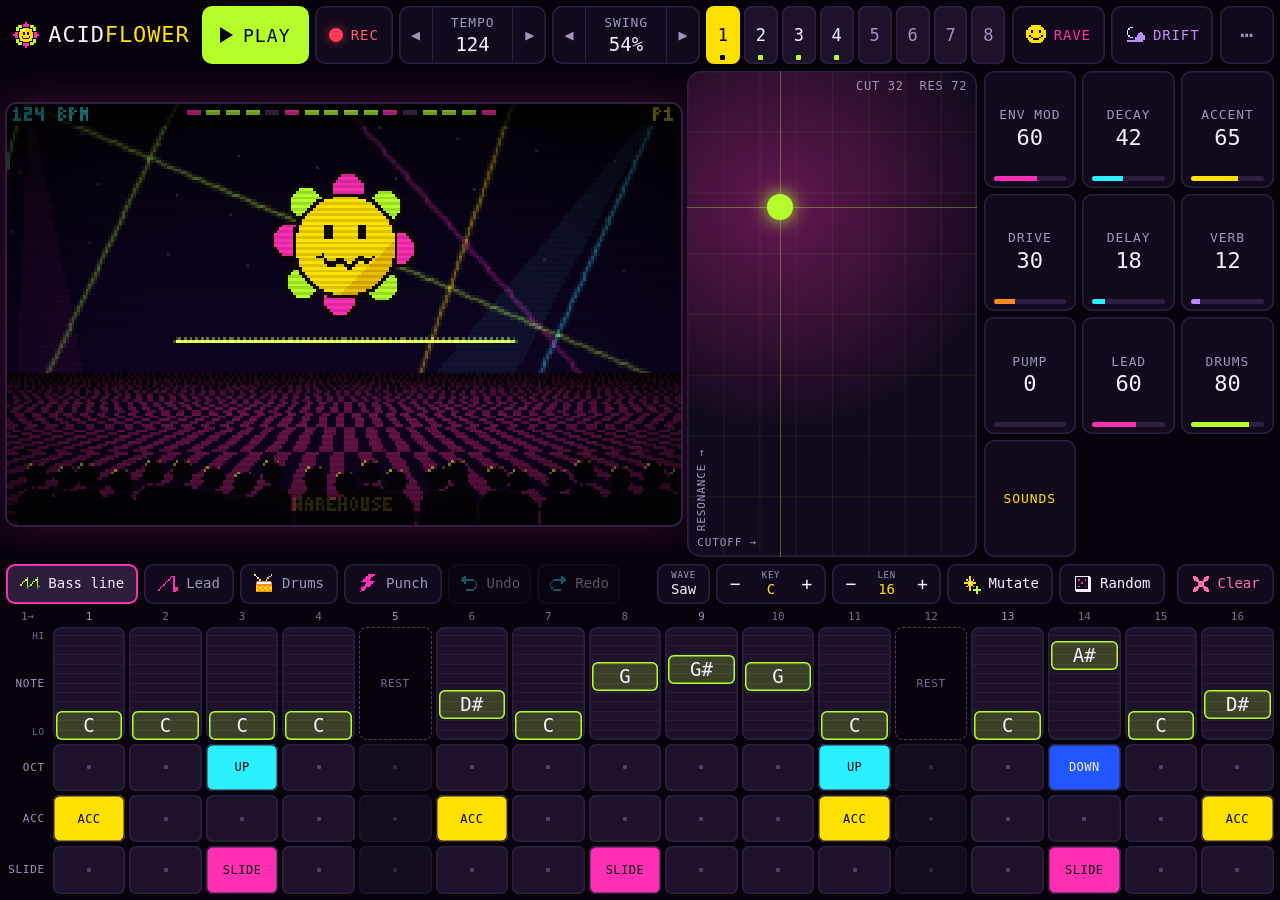
==== commit 47ebf185: "Acid Flower: a one-second automatic boot (a terminal racing through its checks), no Power or Start b" ====
--- a/tools/acid/index.html
+++ b/tools/acid/index.html
@@ -46,6 +46,7 @@
     <div class="strip strip--bar" data-p="swing" role="slider" aria-label="Swing"><b>Swing</b><em></em><i class="strip__l">&#9664;</i><i class="strip__r">&#9654;</i></div>
     <nav class="slots" id="slots" aria-label="Patterns"></nav>
     <button class="menu-btn rave-btn" id="raveBtn" type="button" aria-pressed="false" title="Rave mode: the display fills the screen, and you play the filter on it">Rave</button>
+    <button class="menu-btn rave-btn drift-btn" id="driftBtn" type="button" aria-pressed="false" title="Drift: an ambient mode that plays itself">Drift</button>
     <button class="menu-btn" id="menuBtn" type="button" aria-label="Menu" aria-haspopup="dialog">&#8943;</button>
   </header>
 
@@ -59,6 +60,31 @@
       <button type="button" class="rave__i" id="raveLock" aria-pressed="false" aria-label="Lock the picture" title="Lock: touches on the picture do nothing (for a stand, or passing it round)">Lock</button>
       <button type="button" class="rave__i" id="raveFull" aria-pressed="false" aria-label="Full screen" title="Full screen" hidden>Full</button>
       <button type="button" class="rave__i rave__vj" id="raveVJ" aria-pressed="false" aria-label="VJ" title="VJ: colours, mirrors, trails, words, a second screen">VJ</button>
+    </div>
+    <!-- Drift: the ambient mode. The picture is the mood (drag: dark to bright, sparse to busy; tap: a bell) -->
+    <p class="drift__status" id="driftStatus" aria-live="polite"></p>
+    <div class="drift" id="driftPanel" aria-label="Drift">
+      <div class="drift__row">
+        <button type="button" class="drift__play" id="driftPlay"><i aria-hidden="true"></i><span>Play</span></button>
+        <label class="drift__seed"><span>Seed</span><input id="driftSeed" maxlength="24" autocomplete="off" spellcheck="false" placeholder="a word"></label>
+        <button type="button" class="drift__b" id="driftDice" aria-label="A new seed" title="A new seed">New</button>
+        <button type="button" class="drift__b drift__star" id="driftStar" aria-pressed="false" aria-label="Keep this piece in your favourites" title="Favourite">&#9733;</button>
+        <button type="button" class="drift__b" id="driftShare" title="Share this piece as a link">Share</button>
+        <button type="button" class="drift__b drift__done" id="driftDone">Done</button>
+      </div>
+      <div class="drift__weather">
+        <span class="drift__wl">Calm</span><input type="range" id="driftWeather" min="0" max="1" step="0.01" aria-label="Weather: calm to storm"><span class="drift__wr">Storm</span>
+        <button type="button" class="drift__b drift__auto" id="driftAuto" aria-pressed="false" title="The weather wanders by itself">Auto</button>
+      </div>
+      <div class="drift__row drift__row--tools">
+        <button type="button" class="drift__b" id="driftFreeze" aria-pressed="false" title="Hold everything as it is">Freeze</button>
+        <button type="button" class="drift__b" id="driftSoundsBtn" aria-haspopup="dialog">Sounds&#8230;</button>
+        <button type="button" class="drift__b" id="driftModesBtn" aria-haspopup="dialog">Modes&#8230;</button>
+        <button type="button" class="drift__b" id="driftKeepBtn" aria-haspopup="dialog">Keep&#8230;</button>
+        <button type="button" class="drift__b" id="driftScene">Scene &#8250;</button>
+        <button type="button" class="drift__b" id="driftDim" title="Black out the screen (it stays awake and playing); tap to wake">Dim</button>
+      </div>
+      <p class="drift__msg" id="driftMsg" role="status"></p>
     </div>
     <aside class="vj" id="vjPanel" aria-label="VJ" hidden>
       <div class="vj__head"><b>VJ</b><button type="button" class="vj__x" id="vjReset">Reset</button><button type="button" class="vj__x" id="vjClose">Done</button></div>
@@ -89,6 +115,7 @@
       <button type="button" id="ravePlay" class="rave__b"><span>Play</span></button>
       <button type="button" id="raveRec" class="rave__b rave__rec" aria-pressed="false">Rec</button>
       <button type="button" id="raveLatch" class="rave__b" aria-pressed="false" title="Latch: a tap turns an effect on, another turns it off">Latch</button>
+      <button type="button" id="raveRace" class="rave__b rave__race" aria-pressed="false" hidden title="A race on a track the pattern builds: steer with the arrow keys or a finger">Race</button>
       <button type="button" id="raveScene" class="rave__b" title="Tap: the next scene. Hold: pick one">Scene &#8250;</button>
       <button type="button" id="raveExit" class="rave__b rave__exit">Done</button>
     </div>
@@ -148,19 +175,7 @@
   </section>
 </main>
 
-<div class="gate" id="gate">
-  <canvas class="gate__boot" id="boot" width="240" height="150" aria-hidden="true"></canvas>
-  <button class="gate__power" id="power" type="button" aria-label="Power on">
-    <svg viewBox="0 0 14 14" width="84" height="84" shape-rendering="crispEdges" aria-hidden="true"><path fill="#B4FF2B" d="M6 1h2v6H6zM3 3h2v2H3zM9 3h2v2H9zM2 5h2v4H2zM10 5h2v4h-2zM3 9h2v2H3zM9 9h2v2H9zM5 11h4v2H5z"/></svg>
-    <span>Power on</span>
-  </button>
-  <div class="gate__card">
-    <h2 class="sr">Acid Flower</h2>
-    <p class="sr">An acid house machine. Program a bass line and a beat, then play the filter with your fingers.</p>
-    <button class="gate__go" id="start" type="button">Start the machine</button>
-    <p class="gate__hint" id="a2hs" hidden>For a full-screen machine with its own icon: tap <b>Share</b>, then <b>Add to Home Screen</b>.</p>
-  </div>
-</div>
+<div class="gate" id="gate" aria-hidden="true"><pre class="gate__term" id="bootTerm"></pre></div>
 
 <dialog class="menu sheet" id="slotMenu" aria-labelledby="slotTitle">
   <h2 id="slotTitle">Pattern 1</h2>
@@ -206,7 +221,7 @@
   <div id="midiBody" hidden>
     <div class="opt"><span>From<small>The keyboards and controllers to listen to</small></span><select id="midiIn"></select></div>
     <div class="opt"><span>To<small>Where to send the clock (and start and stop)</small></span><select id="midiOut"></select></div>
-    <div class="opt"><span>Keys play<small>Scenes &amp; punch-ins: C2 to B2 hold the twelve effects, C3 to G3 pick the scenes</small></span>
+    <div class="opt"><span>Keys play<small>Scenes &amp; punch-ins: C2 to B2 hold the twelve effects, C3 and up pick the scenes, one note each</small></span>
       <div class="seg" id="midiKeys"><button type="button" data-v="lead">Lead</button><button type="button" data-v="bass">Bass</button><button type="button" data-v="vj">Scenes &amp; punch-ins</button></div></div>
     <div class="opt"><span>Clock in<small>Follow another machine's tempo, start and stop</small></span>
       <div class="seg" id="midiFollow"><button type="button" data-v="0">Off</button><button type="button" data-v="1">On</button></div></div>
@@ -280,6 +295,50 @@
   <form method="dialog"><button class="menu__close">Close</button></form>
 </dialog>
 
+<dialog class="menu sheet drift-sheet" id="driftSounds" aria-labelledby="dsTitle">
+  <h2 id="dsTitle">Drift&#8217;s sounds</h2>
+  <p class="sheet__hint">Auto lets the seed choose.</p>
+  <h3>Pad</h3><div class="seg seg--wrap" data-dset="pad"><button type="button" data-v="auto">Auto</button><button type="button" data-v="saw">Warm</button><button type="button" data-v="glass">Glass</button><button type="button" data-v="choir">Choir</button><button type="button" data-v="keys">Keys</button><button type="button" data-v="drone">Bowed</button></div>
+  <h3>Bells</h3><div class="seg seg--wrap" data-dset="bell"><button type="button" data-v="auto">Auto</button><button type="button" data-v="bell">Bell</button><button type="button" data-v="box">Music box</button><button type="button" data-v="glass">Glass</button></div>
+  <h3>Underneath</h3>
+  <div class="seg seg--wrap" data-dset="texture"><button type="button" data-v="none">Nothing</button><button type="button" data-v="rain">Rain</button><button type="button" data-v="wind">Wind</button><button type="button" data-v="ocean">Sea</button><button type="button" data-v="fire">Fire</button><button type="button" data-v="city">City</button><button type="button" data-v="birds">Birds</button><button type="button" data-v="vinyl">Vinyl</button></div>
+  <p class="sheet__hint">And with it:</p>
+  <div class="seg seg--wrap" data-dset="texture2"><button type="button" data-v="none">Nothing</button><button type="button" data-v="rain">Rain</button><button type="button" data-v="wind">Wind</button><button type="button" data-v="ocean">Sea</button><button type="button" data-v="fire">Fire</button><button type="button" data-v="city">City</button><button type="button" data-v="birds">Birds</button><button type="button" data-v="vinyl">Vinyl</button></div>
+  <div class="drift-sheet__knobs">
+    <label class="drift__knob"><span>Underneath</span><input type="range" data-dk="tex" min="0" max="1" step="0.01"></label>
+    <label class="drift__knob"><span>Drone</span><input type="range" data-dk="drone" min="0" max="1" step="0.01"></label>
+    <label class="drift__knob"><span>Pulse</span><input type="range" data-dk="pulse" min="0" max="1" step="0.01"></label>
+    <label class="drift__knob"><span>Space</span><input type="range" data-dk="space" min="0" max="1" step="0.01"></label>
+    <label class="drift__knob"><span>Shimmer</span><input type="range" data-dk="shimmer" min="0" max="1" step="0.01"></label>
+  </div>
+  <div class="opt"><span>Movements<small>Builds, thins to almost nothing, then a new key, every few minutes</small></span><div class="seg" data-dset="arcs"><button type="button" data-v="1">On</button><button type="button" data-v="0">Off</button></div></div>
+  <form method="dialog"><button class="menu__close">Done</button></form>
+</dialog>
+
+<dialog class="menu sheet drift-sheet" id="driftModes" aria-labelledby="dmTitle">
+  <h2 id="dmTitle">Modes</h2>
+  <div class="dmode"><b>Sleep</b><small>Darker, sparser and quieter as it goes, then a fade to silence</small><div class="seg" data-mode="sleep"><button type="button" data-v="20">20 min</button><button type="button" data-v="40">40</button><button type="button" data-v="60">60</button></div></div>
+  <div class="dmode"><b>Wake</b><small>Starts dark and quiet, then brightens and grows, like a sunrise</small><div class="seg" data-mode="wake"><button type="button" data-v="10">10 min</button><button type="button" data-v="20">20</button></div></div>
+  <div class="dmode"><b>Focus</b><small>25 minutes of Drift, a soft chime, 5 minutes of calm, again</small><div class="seg" data-mode="focus"><button type="button" data-v="25">Start</button></div></div>
+  <div class="menu__row"><button type="button" id="dmOff">No mode</button></div>
+  <p class="menu__msg" id="dmMsg" role="status"></p>
+  <form method="dialog"><button class="menu__close">Done</button></form>
+</dialog>
+
+<dialog class="menu sheet drift-sheet" id="driftKeep" aria-labelledby="dkTitle">
+  <h2 id="dkTitle">Keep</h2>
+  <h3>Your favourites</h3>
+  <ol class="dfavs" id="dFavs"></ol>
+  <div class="opt"><span>Play them in turn<small>Each for a while, then the next</small></span><div class="seg" id="dList"><button type="button" data-v="0">Off</button><button type="button" data-v="5">5 min</button><button type="button" data-v="10">10</button><button type="button" data-v="20">20</button></div></div>
+  <h3>Save as audio</h3>
+  <p class="sheet__hint">This piece, rendered faster than real time, faded at the end (a WAV file).</p>
+  <div class="seg" id="driftSave"><button type="button" data-v="2">2 min</button><button type="button" data-v="5">5 min</button><button type="button" data-v="10">10 min</button></div>
+  <p class="menu__msg" id="dkMsg" role="status"></p>
+  <form method="dialog"><button class="menu__close">Done</button></form>
+</dialog>
+
+<div class="dim" id="dim" hidden><p>Drift is playing &#183; tap to wake</p></div>
+
 <dialog class="menu sheet" id="stepMenu" aria-labelledby="stepTitle">
   <h2 id="stepTitle">Step 1</h2>
   <h3>Chance</h3>
@@ -311,6 +370,7 @@
     <button type="button" id="keysBtn">Keys&#8230;</button>
     <button type="button" id="installBtn" hidden>Install the app</button>
   </div>
+  <p class="menu__msg" id="a2hs" hidden>For a full-screen machine with its own icon: tap <b>Share</b>, then <b>Add to Home Screen</b>.</p>
   <h3>How it plays</h3>
   <ul>
     <li><b>Bass line:</b> each note sits at its pitch, like a piano roll: drag it up or down to change it; tap it to rest it. <b>Oct</b> lifts it an octave, then drops it; <b>Acc</b> accents it (louder, a sharper squelch); <b>Slide</b> glides it into the next note.</li>
@@ -330,7 +390,9 @@
     <li><b>Rec:</b> records everything you hear, effects and all; when you stop, save it or send it.</li>
     <li><b>The squelch pad</b> stays where you leave it; double-tap it to go back to the start.</li>
     <li><b>On a keyboard:</b> Space plays, the number row holds the punch-ins (1 to 0, - and =), Shift with 1 to 8 picks a pattern, ← and → the tempo (with Shift, by 5), R the rave, ⌘Z undo.</li>
-    <li><b>The rave:</b> tap it for the next scene. <b>Rave</b> fills the screen with it; there, drag anywhere to play the filter. With two fingers: swipe left or right for another scene, pinch for more or less squelch (env mod), tap for Latch, swipe down to leave. Hold <b>Scene</b> to pick one. The patterns and the tempo are along the top; <b>Lock</b> makes the picture ignore touches. The controls fade after a few seconds: touch to bring them back.</li>
+    <li><b>In Drift</b>, hold a finger on the picture for a note that stays until you let go (two fingers, two notes). <b>Freeze</b> holds everything as it is. <b>Sounds&#8230;</b> picks the pad, the bells and up to two textures underneath (rain, wind, the sea, fire, a city, birds, vinyl), a drone and a pulse. <b>Modes&#8230;</b>: Sleep, Wake and Focus. <b>Keep&#8230;</b>: your favourites (the &#9733;), played in turn if you like, and saving as audio. <b>Dim</b> blacks out the screen while it plays.</li>
+    <li><b>Drift:</b> an ambient mode that plays itself, never quite repeating. The picture is its mood: drag for dark to bright and sparse to busy; tap it for a bell. The weather turns it from calm (a pad and bells) to a storm (the acid line creeps in, then soft drums). A seed word makes the piece: the same word, the same piece, to share as a link. Rain, vinyl or the sea underneath; a sleep timer; save 2, 5 or 10 minutes as audio.</li>
+    <li><b>The rave:</b> tap it for the next scene. <b>Rave</b> fills the screen with it; there, drag anywhere to play the filter. With two fingers: swipe left or right for another scene, pinch for more or less squelch (env mod), tap for Latch, swipe down to leave. Hold <b>Scene</b> to pick one. <b>Race</b> (where the 3D scenes run) builds a track from the pattern: steer with the arrow keys or a finger; catch the notes, hit the accents’ boost pads, dodge the claps’ barriers. The patterns and the tempo are along the top; <b>Lock</b> makes the picture ignore touches. The controls fade after a few seconds: touch to bring them back.</li>
   </ul>
   <h3>The rave</h3>
   <div class="opt"><span>Scenes<small>Warehouse, Cyberspace, Tunnel, Voxel, Plasma, Mainframe, Garden, Feedback, Hyperspace, Acid rain, Spiral</small></span>
@@ -362,8 +424,8 @@
   <form method="dialog"><button class="menu__close">Close</button></form>
 </dialog>
 
-<script src="boot-sound.js"></script>
 <script src="rave.js"></script>
+<script src="rave3d.js"></script>
 <script src="acid.js"></script>
 </body>
 </html>
--- a/tools/acid/acid.css
+++ b/tools/acid/acid.css
@@ -43,7 +43,7 @@
 /* ---------------------------------------------------------------------------------------------- the bar --- */
 .logo { display: flex; align-items: center; gap: 8px; padding: 0 6px; font-weight: 400; font-size: clamp(15px, 1.8vw, 22px); letter-spacing: .04em; white-space: nowrap; }
 .logo img { image-rendering: pixelated; }
-.logo b, .gate h2 b, .menu h2 b { font-weight: 400; color: var(--yellow); }
+.logo b, .menu h2 b { font-weight: 400; color: var(--yellow); }
 .play {
   flex: 0 0 auto; display: flex; align-items: center; gap: 10px; padding: 0 18px; border-radius: var(--r);
   background: var(--lime); color: var(--black); font-size: clamp(14px, 1.6vw, 18px); letter-spacing: .06em; text-transform: uppercase;
@@ -144,32 +144,12 @@
 .dr.is-now { box-shadow: inset 0 0 0 2px var(--yellow); }
 .dr.is-on.is-now { filter: brightness(1.35); }
 
-/* -------------------------------------------------------------------------------------- gate and menu --- */
-.gate { position: fixed; inset: 0; z-index: 10; display: grid; place-items: center; padding: 24px; background: radial-gradient(circle at 50% 40%, rgba(255, 47, 180, .25), transparent 60%), var(--black); }
-.gate[hidden] { display: none; }
-.gate__card { position: relative; z-index: 1; display: grid; gap: 14px; justify-items: center; text-align: center; max-width: 30rem; align-self: end; margin-bottom: max(4vh, env(safe-area-inset-bottom));
-  transition: opacity .5s ease-out, transform .5s ease-out; }
-.gate:not(.is-ready) .gate__card { opacity: 0; transform: translateY(12px); pointer-events: none; }
-/* Power: a pixel power symbol, glowing, until the first tap (the one that lets the iPad sound) */
-.gate__power { position: absolute; z-index: 2; left: 50%; top: 50%; transform: translate(-50%, -50%); display: grid; justify-items: center; gap: 14px;
-  padding: 26px 34px; border-radius: 24px; color: var(--lime); font-size: 18px; letter-spacing: .12em; text-transform: uppercase; }
-.gate__power svg { filter: drop-shadow(0 0 14px rgba(180, 255, 43, .7)); animation: pulse 1.2s ease-in-out infinite alternate; }
-@keyframes pulse { from { opacity: .55; } to { opacity: 1; } }
-.gate.is-on .gate__power { display: none; }
+/* ------------------------------------------------------------------------------------------- the menu --- */
 /* the pixel icons on the tabs and buttons */
 .pix { flex: 0 0 auto; image-rendering: pixelated; }
-.tabs button, .rave-btn, /* the power-on: the boot's own pixel picture, the whole screen */
-.gate__boot { position: absolute; inset: 0; width: 100%; height: 100%; object-fit: contain; image-rendering: pixelated; image-rendering: crisp-edges; }
-.gate { background: #000; touch-action: none; }
-.gate p { text-shadow: 0 1px 6px #000; }
+.tabs button, .rave-btn { display: inline-flex; align-items: center; gap: 8px; }
 .sr { position: absolute; width: 1px; height: 1px; overflow: hidden; clip: rect(0 0 0 0); white-space: nowrap; }
-.gate__card img { image-rendering: pixelated; animation: bob .5s ease-in-out infinite alternate; }
 @keyframes bob { to { transform: translateY(-8px); } }
-.gate h2, .menu h2 { font-weight: 400; font-size: clamp(34px, 6vw, 60px); letter-spacing: .04em; }
-.gate p { color: var(--muted); line-height: 1.5; }
-.gate__go { min-width: 260px; min-height: 64px; padding: 0 32px; border-radius: 999px; background: var(--lime); color: var(--black); font-size: 22px; letter-spacing: .04em; text-transform: uppercase; box-shadow: 0 0 30px rgba(180, 255, 43, .35); }
-.gate__hint { font-size: 14px; }
-.gate__hint b { color: var(--text); font-weight: 400; }
 .menu { margin: auto; width: min(36rem, 94vw); max-height: 92dvh; overflow: auto; padding: 22px; border: 0; border-radius: 18px; background: var(--panel); color: var(--text); box-shadow: 0 0 0 2px var(--line), 0 20px 60px rgba(0,0,0,.6); overscroll-behavior: contain; }
 .menu::backdrop { background: rgba(3, 0, 6, .75); }
 .menu h2 { font-size: 30px; margin-bottom: 4px; }
@@ -190,7 +170,7 @@
 .menu__fine { font-size: 13px !important; }
 .menu__fine a { color: var(--cyan); }
 .menu__close { width: 100%; background: var(--lime); color: var(--black); box-shadow: none; }
-@media (prefers-reduced-motion: reduce) { .gate__card img, .slot.is-next, .gate__power svg { animation: none; } }
+@media (prefers-reduced-motion: reduce) { .slot.is-next { animation: none; } }
 
 /* rave mode: the display fills the screen (the rest of the machine waits underneath); drag on it to play the filter */
 .rave { position: relative; }
@@ -304,8 +284,6 @@
 :root.fold-tb .app.is-rave .rave__fx { top: calc(var(--seg-top-h) + var(--hinge-h) + 10px); bottom: calc(max(10px, env(safe-area-inset-bottom)) + 56px); height: auto;
   grid-template-columns: repeat(6, minmax(0, 1fr)); grid-template-rows: repeat(2, minmax(0, 1fr)); gap: 8px; }
 :root.fold-tb .app.is-rave .rave__fx .fxp b { font-size: 15px; }
-:root.fold-tb .gate__boot { height: var(--seg-top-h); bottom: auto; }
-:root.fold-tb .gate__power { top: calc(var(--seg-top-h) / 2); }
 
 /* -- half-folded, the hinge down the middle (book): the left page shows and shapes, the right page edits -- */
 :root.fold-lr .app {
@@ -327,9 +305,6 @@
 :root.fold-lr .app.is-rave .rave__fx { left: calc(var(--seg-left-w) + var(--hinge-w) + 10px); top: 12px; bottom: calc(max(10px, env(safe-area-inset-bottom)) + 56px); height: auto;
   grid-template-columns: repeat(3, minmax(0, 1fr)); grid-template-rows: repeat(4, minmax(0, 1fr)); gap: 8px; }
 :root.fold-lr .app.is-rave .rave__fx .fxp b { font-size: 15px; }
-:root.fold-lr .gate__boot { width: var(--seg-left-w); right: auto; }
-:root.fold-lr .gate__power { left: calc(var(--seg-left-w) / 2); }
-:root.fold-lr .gate__card { margin-left: calc(var(--seg-left-w) + var(--hinge-w)); }
 
 /* -- the Play button pulses: breathing while stopped (tap me), and on the beat while it plays (the bar's first
  * harder); not in Calm, nor with reduced motion -- */
@@ -464,11 +439,13 @@
   .tool--lab { padding: 0 8px; }
   .stepper button { min-width: 28px; }
   .stepper span { min-width: 2.2em; }
-  .rave-btn,   .rave-btn span { display: block; font-size: 9px; letter-spacing: .06em; }
+  .rave-btn { flex-direction: column; justify-content: center; gap: 3px; }
+  .rave-btn span { display: block; font-size: 9px; letter-spacing: .06em; }
   .logo { display: none; }                  /* (the Home Screen icon is the logo; the bar needs the room) */
   .strip--bar { flex: 1 1 0; padding: 2px 21px; }
   .strip--bar .strip__l, .strip--bar .strip__r { width: 20px; font-size: 12px; }
-  .rave-btn,   .xy__val { font-size: 10px; top: 6px; right: 8px; }
+  .rave-btn { padding: 0 6px; }
+  .xy__val { font-size: 10px; top: 6px; right: 8px; }
 }
 @media (max-width: 360px) and (orientation: portrait) {
   .tools { gap: 3px; }
@@ -486,7 +463,8 @@
   .tool--danger.is-armed span { display: inline; }
   .tool--icon { padding: 0 7px; }
   .stepper__v small, .tool--lab small { font-size: 7px; }
-  .rave-btn,   .rave-btn span { display: block; font-size: 8px; letter-spacing: .04em; }
+  .rave-btn { flex-direction: column; justify-content: center; gap: 1px; }
+  .rave-btn span { display: block; font-size: 8px; letter-spacing: .04em; }
   .rave-btn .pix { width: 16px; height: 16px; }
   .strip--bar { flex-basis: 100px; padding: 1px 26px; }
   .strip--bar .strip__l, .strip--bar .strip__r { width: 24px; font-size: 12px; }
@@ -505,7 +483,8 @@
 /* (book: each page is a phone's width; its bar and tools as on a phone) */
 :root.fold-lr .strip--bar { flex: 1 1 0; min-width: 0; padding: 2px 26px; }
 :root.fold-lr .strip--bar .strip__l, :root.fold-lr .strip--bar .strip__r { width: 24px; font-size: 12px; }
-:root.fold-lr .rave-btn, :root.fold-lr :root.fold-lr .rave-btn span { display: block; font-size: 9px; letter-spacing: .06em; }
+:root.fold-lr .rave-btn { flex-direction: column; justify-content: center; gap: 2px; padding: 0 8px; flex: 0 0 auto; }
+:root.fold-lr .rave-btn span { display: block; font-size: 9px; letter-spacing: .06em; }
 :root.fold-lr .tools { flex-wrap: nowrap; gap: 4px; }
 :root.fold-lr .tool--icon span { display: none; }
 :root.fold-lr .tool--danger.is-armed span { display: inline; }
@@ -678,9 +657,11 @@
   .app.is-rave .rave__tempo { flex-basis: 100px; padding: 2px 24px; }
   .app.is-rave .rave__tempo .strip__l, .app.is-rave .rave__tempo .strip__r { width: 22px; }
   .rave__i { width: 40px; height: 40px; }
-  .rave__scenelist { grid-template-columns: repeat(2, minmax(0, 1fr)); }
-  .app.is-rave .rave__bar { left: max(10px, env(safe-area-inset-left)); justify-content: space-between; }
+  .rave__scenelist { grid-template-columns: repeat(3, minmax(0, 1fr)); gap: 4px; }
+  .rave__scenelist button { min-height: 38px; font-size: 11px; padding: 0 3px; }
+  .app.is-rave .rave__bar { left: max(10px, env(safe-area-inset-left)); justify-content: space-between; gap: 5px; }
   .rave__b { padding: 0 10px; }
+  .app.is-rave .rave__bar .rave__b { flex: 1 1 auto; min-width: 0; padding: 0 5px; font-size: 12px; }
   .rave__exit { margin-left: 4px; }
 }
 /* the book fold: the top along the left page */
@@ -879,3 +860,99 @@
 .keys dt { color: var(--yellow); white-space: nowrap; }
 .keys dd { margin: 0; color: var(--muted); line-height: 1.4; }
 .keys { width: min(40rem, 94vw); }
+
+/* ================================================================================================== Drift ===
+ * rave mode's picture, calm, with its own controls: the play, the seed, the weather, the texture, the space, the
+ * shimmer, sleep and save; they fade like rave mode's */
+.drift-btn { color: #B98CFF; }
+.drift-btn[aria-pressed="true"] { background: #B98CFF; color: var(--black); }
+.drift, .drift__status { display: none; }
+.app.is-drift .rave__top, .app.is-drift .rave__fx, .app.is-drift .rave__bar, .app.is-drift .rave__scenes, .app.is-drift .vj, .app.is-drift .rave__hint { display: none !important; }
+.app.is-drift .drift__status { display: block; position: absolute; z-index: 3; top: max(12px, env(safe-area-inset-top)); left: max(14px, env(safe-area-inset-left)); right: 14px; margin: 0;
+  font-size: 12px; letter-spacing: .12em; color: #D9D2FF; text-shadow: 0 1px 6px #000; pointer-events: none; transition: opacity .8s; }
+.app.is-drift .drift { display: grid; gap: 10px; position: absolute; z-index: 4; left: max(10px, env(safe-area-inset-left)); right: max(10px, env(safe-area-inset-right));
+  bottom: max(10px, env(safe-area-inset-bottom)); max-width: 760px; margin: 0 auto; padding: 12px 14px; border-radius: 18px;
+  background: rgba(10, 6, 24, .62); -webkit-backdrop-filter: blur(12px); backdrop-filter: blur(12px); box-shadow: 0 0 0 1.5px rgba(185, 140, 255, .25); transition: opacity .8s; touch-action: pan-y; }
+.app.is-drift.rave-idle .drift, .app.is-drift.rave-idle .drift__status { opacity: 0; pointer-events: none; }
+.drift__row { display: flex; flex-wrap: wrap; align-items: center; gap: 8px; }
+.drift__play { display: flex; align-items: center; gap: 8px; min-height: 44px; padding: 0 16px; border-radius: 12px; background: #B98CFF; color: var(--black); font-size: 15px; letter-spacing: .06em; text-transform: uppercase; }
+.drift__play i { width: 0; height: 0; border-left: 11px solid currentColor; border-top: 7px solid transparent; border-bottom: 7px solid transparent; }
+.drift__play[aria-pressed="true"] i { width: 11px; height: 11px; border: 0; background: currentColor; }
+.drift__seed { display: flex; align-items: center; gap: 6px; flex: 1 1 140px; min-width: 0; }
+.drift__seed span, .drift__lab, .drift__knob span { font-size: 11px; letter-spacing: .1em; text-transform: uppercase; color: #A99BD6; }
+.drift__seed input { flex: 1 1 auto; min-width: 0; font: 16px var(--font); color: var(--text); background: rgba(0, 0, 0, .35); border: 0; border-radius: 10px; padding: 9px 10px;
+  box-shadow: inset 0 0 0 1.5px rgba(185, 140, 255, .3); outline: none; text-transform: lowercase; }
+.drift__seed input:focus { box-shadow: inset 0 0 0 2px #B98CFF; }
+.drift__b { min-height: 44px; min-width: 44px; padding: 0 12px; border-radius: 12px; background: rgba(0, 0, 0, .35); box-shadow: inset 0 0 0 1.5px rgba(185, 140, 255, .3); color: #E8E4FF; font-size: 14px; }
+.drift__done { margin-left: auto; box-shadow: inset 0 0 0 1.5px var(--muted); }
+.drift__weather { display: flex; align-items: center; gap: 12px; }
+.drift__weather input { flex: 1 1 auto; height: 36px; accent-color: #B98CFF; }
+.drift__wl, .drift__wr { font-size: 13px; letter-spacing: .08em; text-transform: uppercase; color: #A6E3FF; }
+.drift__wr { color: #FF9BD5; }
+.drift__knob { display: flex; align-items: center; gap: 6px; flex: 1 1 120px; }
+.drift__knob input { flex: 1 1 auto; min-width: 60px; accent-color: #B98CFF; }
+.drift .seg { background: rgba(0, 0, 0, .35); }
+.drift .seg button { min-height: 36px; padding: 0 10px; font-size: 13px; }
+.drift .seg button[aria-pressed="true"] { box-shadow: inset 0 0 0 1.5px #B98CFF; }
+.drift__msg { margin: 0; min-height: 1em; font-size: 12px; color: #B4FF2B; }
+.drift__msg:empty { display: none; }
+@media (max-height: 500px) and (orientation: landscape) {
+  .app.is-drift .drift { gap: 6px; padding: 8px 10px; max-width: none; max-height: 62vh; overflow-y: auto; overscroll-behavior: contain; }
+  .drift__play, .drift__b { min-height: 38px; }
+}
+@media (max-width: 600px) and (orientation: portrait) {
+  .drift__done { margin-left: 0; }
+  .drift__knob { flex-basis: 40%; }
+}
+.drift__b .pix { width: 18px; height: 18px; }
+#driftDice span { display: none; }
+
+/* Drift: the tools row, the sheets, the Dim screen */
+.drift__row--tools { gap: 6px; }
+.drift__row--tools .drift__b { flex: 1 1 auto; }
+.drift__b[aria-pressed="true"] { background: #B98CFF; color: var(--black); box-shadow: none; }
+.drift__star { font-size: 18px; color: #A99BD6; }
+.drift__star[aria-pressed="true"] { background: rgba(0, 0, 0, .35); color: #FFD84A; box-shadow: inset 0 0 0 1.5px #FFD84A; }
+.drift__auto { min-height: 36px; font-size: 13px; }
+.seg--wrap { display: flex; flex-wrap: wrap; }
+.drift-sheet { width: min(30rem, 94vw); }
+.drift-sheet .seg button[aria-pressed="true"] { box-shadow: inset 0 0 0 1.5px #B98CFF; }
+.drift-sheet h3 { color: #B98CFF; }
+.drift-sheet__knobs { display: grid; gap: 10px; margin: 16px 0 8px; }
+.drift-sheet__knobs .drift__knob span { flex: 0 0 6.5rem; }
+.dmode { display: grid; gap: 4px; padding: 10px 0; border-top: 1px solid var(--line); }
+.dmode b { font-weight: 400; color: var(--text); }
+.dmode small { font-size: 12px; color: var(--dim); line-height: 1.35; }
+.dmode .seg { justify-self: start; margin-top: 4px; }
+.dmode .seg button[aria-pressed="true"] { box-shadow: inset 0 0 0 1.5px #B98CFF; color: var(--text); }
+.dfavs { list-style: none; padding: 0; margin: 0 0 8px; }
+.dfavs li { padding: 4px 0; border-top: 1px solid var(--line); margin: 0; }
+.dfavs .lrow > span { text-transform: none; letter-spacing: .02em; min-width: 0; overflow-wrap: anywhere; }
+.dfavs .menu__row { margin: 0; flex-wrap: nowrap; gap: 6px; }
+.dfavs .menu__row button { min-height: 40px; padding: 0 12px; }
+.dim { position: fixed; inset: 0; z-index: 1000; display: grid; place-items: end center; padding-bottom: max(28px, env(safe-area-inset-bottom)); background: #000; cursor: pointer; }
+.dim[hidden] { display: none; }
+.dim p { margin: 0; font-size: 12px; letter-spacing: .1em; text-transform: uppercase; color: rgba(185, 140, 255, .22); }
+.app.is-drift .drift { grid-template-columns: minmax(0, 1fr); }
+.drift__weather input { min-width: 0; }
+@media (max-width: 600px) and (orientation: portrait) {
+  .drift__row--tools { display: grid; grid-template-columns: repeat(3, minmax(0, 1fr)); }
+  .drift__row--tools .drift__b { padding: 0 6px; font-size: 13px; }
+  .drift__weather { gap: 8px; }
+  .drift__wl, .drift__wr { font-size: 11px; }
+  .drift__seed span { display: none; }
+}
+.rave__race[aria-pressed="true"] { background: var(--yellow); color: var(--black); box-shadow: none; }
+/* the 3D scenes: a smooth layer of their own, under the rave's pixels (which go see-through over it) */
+.rave { isolation: isolate; }
+.viz3d { position: absolute; z-index: -1; pointer-events: none; display: block; background: #000; }
+#viz.is-layer { background: transparent; }
+
+/* the boot: a second of a terminal, then the machine */
+.gate { position: fixed; inset: 0; z-index: 10; display: flex; align-items: flex-start; padding: max(24px, env(safe-area-inset-top)) max(24px, env(safe-area-inset-left)); background: #000; cursor: pointer;
+  transition: opacity .2s ease-out; }
+.gate[hidden] { display: none; }
+.gate.is-gone { opacity: 0; pointer-events: none; }
+.gate__term { margin: 0; font: clamp(13px, 2.2vw, 20px) / 1.5 var(--font); color: #5CFF8A; text-shadow: 0 0 8px rgba(92, 255, 138, .6); white-space: pre; }
+.gate__term::after { content: "\2588"; animation: blink .5s steps(1) infinite; }
+@keyframes blink { 50% { opacity: 0; } }
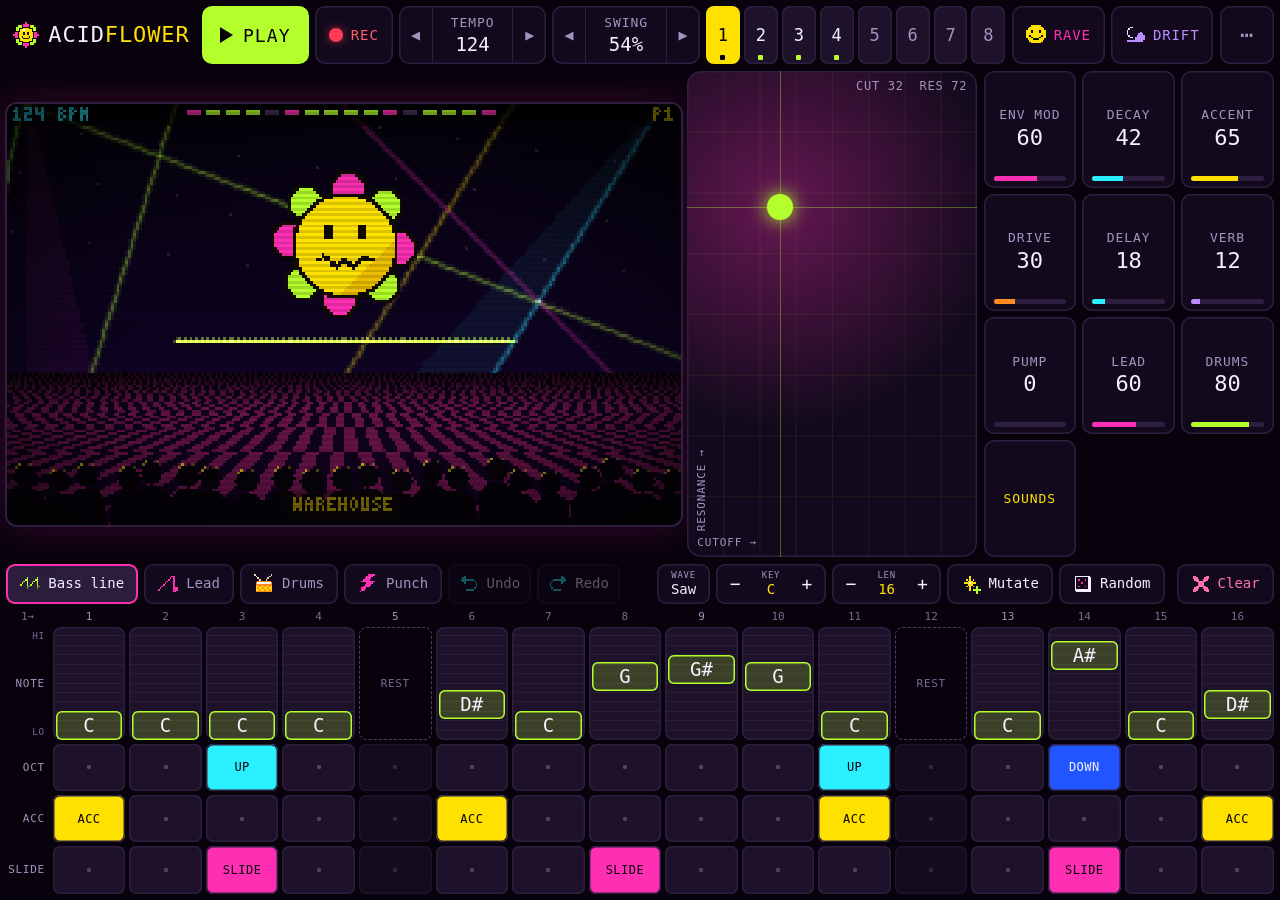
==== commit 44c4da8d: "Acid Flower: 3D scenes grow (bloom, a camera that follows the music, crossfades, auto quality, refle" ====
--- a/tools/acid/index.html
+++ b/tools/acid/index.html
@@ -99,6 +99,8 @@
       <div class="vjrow"><span>Strobe<small>Not in Calm</small></span><div class="seg" data-vj="strobe"><button type="button" data-v="0">Off</button><button type="button" data-v="1">Kick</button><button type="button" data-v="2">Bar</button></div></div>
       <div class="vjrow"><span>Show</span><div class="seg vj__shows"><button type="button" data-show="hud">Readouts</button><button type="button" data-show="scan">Scanlines</button><button type="button" data-show="parts">Confetti</button><button type="button" data-show="words">Words</button></div></div>
       <label class="vjrow vjrow--text"><span>Words</span><input type="text" data-vj="text" maxlength="40" placeholder="Type, and it scrolls by" autocomplete="off" spellcheck="false"></label>
+      <label class="vjrow only3d"><span>Glow<small>The 3D scenes' light</small></span><input type="range" data-vj="glow" min="0" max="1.5" step="0.01"></label>
+      <div class="vjrow only3d"><span>3D quality<small>Auto follows the frame rate</small></span><div class="seg" data-vj="q3d"><button type="button" data-v="0">Auto</button><button type="button" data-v="1">Low</button><button type="button" data-v="2">High</button></div></div>
       <div class="vjrow"><span>Auto VJ<small>New colours and mirrors every 4 bars</small></span><div class="seg" data-vj="auto"><button type="button" data-v="0">Off</button><button type="button" data-v="1">On</button></div></div>
       <div class="vjrow"><span>Rec<small>What the red button records</small></span><div class="seg" data-vj="rec"><button type="button" data-v="sound">Sound</button><button type="button" data-v="video">Sound + picture</button></div></div>
       <div class="menu__row"><button type="button" id="vjOut">Open a second screen</button></div>
@@ -108,7 +110,7 @@
     <p class="rave__hint" id="raveHint" aria-live="polite"></p>
     <div class="rave__scenes" id="raveScenes" hidden>
       <div class="rave__scenelist" id="raveSceneList"></div>
-      <div class="seg" data-pref="scenes"><button type="button" data-v="auto">Every 8 bars</button><button type="button" data-v="hold">Stay</button></div>
+      <div class="seg" data-pref="scenes"><button type="button" data-v="auto">Every 8 bars</button><button type="button" data-v="3d" class="only3d">3D only</button><button type="button" data-v="hold">Stay</button></div>
     </div>
     <div class="rave__fx fxpads" id="ravePunch" aria-label="Punch-in effects"></div>
     <div class="rave__bar">
@@ -116,6 +118,8 @@
       <button type="button" id="raveRec" class="rave__b rave__rec" aria-pressed="false">Rec</button>
       <button type="button" id="raveLatch" class="rave__b" aria-pressed="false" title="Latch: a tap turns an effect on, another turns it off">Latch</button>
       <button type="button" id="raveRace" class="rave__b rave__race" aria-pressed="false" hidden title="A race on a track the pattern builds: steer with the arrow keys or a finger">Race</button>
+      <button type="button" id="race2p" class="rave__b rave__racing" aria-pressed="false" title="Two players: a screen each (A D, and the arrows)">2P</button>
+      <button type="button" id="raceShare" class="rave__b rave__racing" title="Share this race: the track and the score to beat">Share</button>
       <button type="button" id="raveScene" class="rave__b" title="Tap: the next scene. Hold: pick one">Scene &#8250;</button>
       <button type="button" id="raveExit" class="rave__b rave__exit">Done</button>
     </div>
@@ -392,11 +396,11 @@
     <li><b>On a keyboard:</b> Space plays, the number row holds the punch-ins (1 to 0, - and =), Shift with 1 to 8 picks a pattern, ← and → the tempo (with Shift, by 5), R the rave, ⌘Z undo.</li>
     <li><b>In Drift</b>, hold a finger on the picture for a note that stays until you let go (two fingers, two notes). <b>Freeze</b> holds everything as it is. <b>Sounds&#8230;</b> picks the pad, the bells and up to two textures underneath (rain, wind, the sea, fire, a city, birds, vinyl), a drone and a pulse. <b>Modes&#8230;</b>: Sleep, Wake and Focus. <b>Keep&#8230;</b>: your favourites (the &#9733;), played in turn if you like, and saving as audio. <b>Dim</b> blacks out the screen while it plays.</li>
     <li><b>Drift:</b> an ambient mode that plays itself, never quite repeating. The picture is its mood: drag for dark to bright and sparse to busy; tap it for a bell. The weather turns it from calm (a pad and bells) to a storm (the acid line creeps in, then soft drums). A seed word makes the piece: the same word, the same piece, to share as a link. Rain, vinyl or the sea underneath; a sleep timer; save 2, 5 or 10 minutes as audio.</li>
-    <li><b>The rave:</b> tap it for the next scene. <b>Rave</b> fills the screen with it; there, drag anywhere to play the filter. With two fingers: swipe left or right for another scene, pinch for more or less squelch (env mod), tap for Latch, swipe down to leave. Hold <b>Scene</b> to pick one. <b>Race</b> (where the 3D scenes run) builds a track from the pattern: steer with the arrow keys or a finger; catch the notes, hit the accents’ boost pads, dodge the claps’ barriers. The patterns and the tempo are along the top; <b>Lock</b> makes the picture ignore touches. The controls fade after a few seconds: touch to bring them back.</li>
+    <li><b>The rave:</b> tap it for the next scene. <b>Rave</b> fills the screen with it; there, drag anywhere to play the filter. With two fingers: swipe left or right for another scene, pinch for more or less squelch (env mod), tap for Latch, swipe down to leave. Hold <b>Scene</b> to pick one. <b>Race</b> (where the 3D scenes run) builds a track from the pattern (the same pattern, the same track: a loop, a tunnel, sometimes rain): steer with the arrow keys or a finger; catch the notes, hit the accents’ boost pads, dodge the barriers; an open hat gives a shield, some claps an EMP. Your best run comes back as a ghost, and the best five scores stay. <b>2P</b>: a screen each (A D, and the arrows; or a finger on each side). <b>Share</b> sends the track and the score to beat. In the 3D scenes the camera follows the music (a whip on a fill, a zoom on a filter sweep, slow motion in a drop); a fill sometimes dives into the code and out into another scene. The patterns and the tempo are along the top; <b>Lock</b> makes the picture ignore touches. The controls fade after a few seconds: touch to bring them back.</li>
   </ul>
   <h3>The rave</h3>
   <div class="opt"><span>Scenes<small>Warehouse, Cyberspace, Tunnel, Voxel, Plasma, Mainframe, Garden, Feedback, Hyperspace, Acid rain, Spiral</small></span>
-    <div class="seg" data-pref="scenes"><button type="button" data-v="auto">Every 8 bars</button><button type="button" data-v="hold">Stay</button></div></div>
+    <div class="seg" data-pref="scenes"><button type="button" data-v="auto">Every 8 bars</button><button type="button" data-v="3d" class="only3d">3D only</button><button type="button" data-v="hold">Stay</button></div></div>
   <div class="opt"><span>Motion<small>Calm: no strobe, no shaking, no flashing words</small></span>
     <div class="seg" data-pref="motion"><button type="button" data-v="full">Full</button><button type="button" data-v="calm">Calm</button></div></div>
   <div class="opt"><span>Text<small>Bigger labels on the steps, the knobs and the tabs</small></span>
--- a/tools/acid/acid.css
+++ b/tools/acid/acid.css
@@ -956,3 +956,9 @@
 .gate__term { margin: 0; font: clamp(13px, 2.2vw, 20px) / 1.5 var(--font); color: #5CFF8A; text-shadow: 0 0 8px rgba(92, 255, 138, .6); white-space: pre; }
 .gate__term::after { content: "\2588"; animation: blink .5s steps(1) infinite; }
 @keyframes blink { 50% { opacity: 0; } }
+/* while racing: 2P and Share in the bar (Latch and Scene out of the way); the 3D-only settings only where there's 3D */
+.rave__racing { display: none; }
+.app.is-racing .rave__racing { display: inline-block; }
+.app.is-racing #raveLatch, .app.is-racing #raveScene { display: none; }
+#race2p[aria-pressed="true"] { background: var(--cyan, #2BF0FF); color: var(--black); box-shadow: none; }
+:root:not(.has3d) .only3d { display: none; }
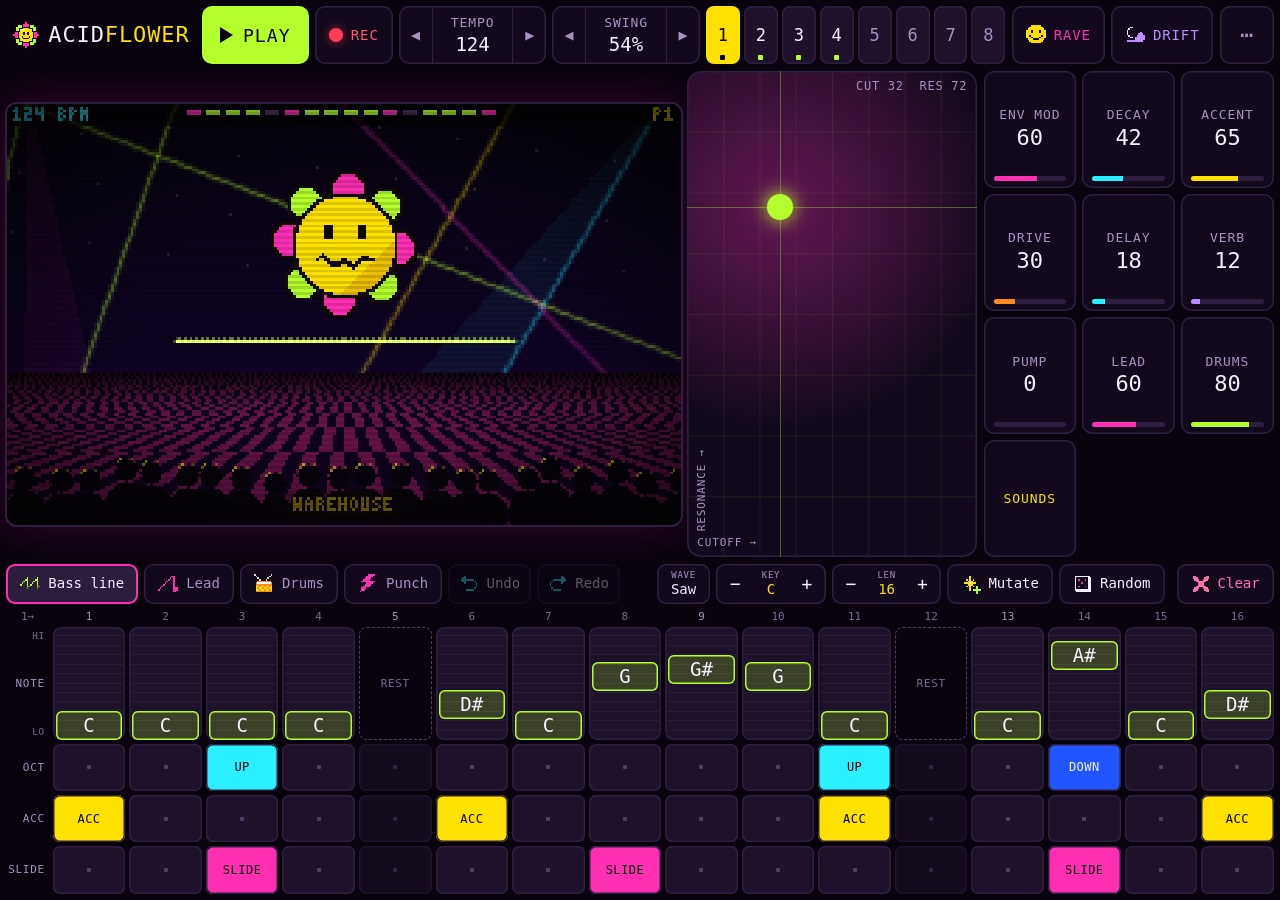
==== commit 47763974: "Acid Flower: remove the 2D scenes the 3D ones replaced, pocket jam, the latency setting and the hack" ====
--- a/tools/acid/index.html
+++ b/tools/acid/index.html
@@ -399,21 +399,14 @@
     <li><b>The rave:</b> tap it for the next scene. <b>Rave</b> fills the screen with it; there, drag anywhere to play the filter. With two fingers: swipe left or right for another scene, pinch for more or less squelch (env mod), tap for Latch, swipe down to leave. Hold <b>Scene</b> to pick one. <b>Race</b> (where the 3D scenes run) builds a track from the pattern (the same pattern, the same track: a loop, a tunnel, sometimes rain): steer with the arrow keys or a finger; catch the notes, hit the accents’ boost pads, dodge the barriers; an open hat gives a shield, some claps an EMP. Your best run comes back as a ghost, and the best five scores stay. <b>2P</b>: a screen each (A D, and the arrows; or a finger on each side). <b>Share</b> sends the track and the score to beat. In the 3D scenes the camera follows the music (a whip on a fill, a zoom on a filter sweep, slow motion in a drop); a fill sometimes dives into the code and out into another scene. The patterns and the tempo are along the top; <b>Lock</b> makes the picture ignore touches. The controls fade after a few seconds: touch to bring them back.</li>
   </ul>
   <h3>The rave</h3>
-  <div class="opt"><span>Scenes<small>Warehouse, Cyberspace, Tunnel, Voxel, Plasma, Mainframe, Garden, Feedback, Hyperspace, Acid rain, Spiral</small></span>
+  <div class="opt"><span>Scenes<small>Warehouse, Plasma, Garden, Feedback, Spiral, and the 3D ones: Data City, Grid Dive, Virus, File System, Antigrav, Fractal, Chrome, Skyflight</small></span>
     <div class="seg" data-pref="scenes"><button type="button" data-v="auto">Every 8 bars</button><button type="button" data-v="3d" class="only3d">3D only</button><button type="button" data-v="hold">Stay</button></div></div>
   <div class="opt"><span>Motion<small>Calm: no strobe, no shaking, no flashing words</small></span>
     <div class="seg" data-pref="motion"><button type="button" data-v="full">Full</button><button type="button" data-v="calm">Calm</button></div></div>
   <div class="opt"><span>Text<small>Bigger labels on the steps, the knobs and the tabs</small></span>
     <div class="seg" data-pref="text"><button type="button" data-v="normal">Normal</button><button type="button" data-v="large">Large</button></div></div>
-  <h3>Pocket jam</h3>
-  <div class="opt"><span>Shake to mutate<small>Shake the phone or iPad: a few steps change</small></span>
-    <div class="seg" id="shakeSeg"><button type="button" data-v="0">Off</button><button type="button" data-v="1">On</button></div></div>
-  <div class="opt"><span>Light filter<small>The front camera's brightness opens the filter (nothing is recorded or sent)</small></span>
-    <div class="seg" id="lightSeg"><button type="button" data-v="0">Off</button><button type="button" data-v="1">On</button></div></div>
   <h3>Sound</h3>
   <div class="opt" id="outOpt" hidden><span>Output<small>Where the sound goes: your audio interface, headphones, speakers</small></span><select id="outSel"></select></div>
-  <div class="opt"><span>Response<small>Smooth uses a bigger audio buffer: try it if you hear crackles. Applies the next time you open the app.</small></span>
-    <div class="seg" data-pref="latency"><button type="button" data-v="interactive">Fast</button><button type="button" data-v="playback">Smooth</button></div></div>
   <h3>Your patterns</h3>
   <p>They are saved on this iPad. Keep a copy in Files.</p>
   <div class="menu__row">
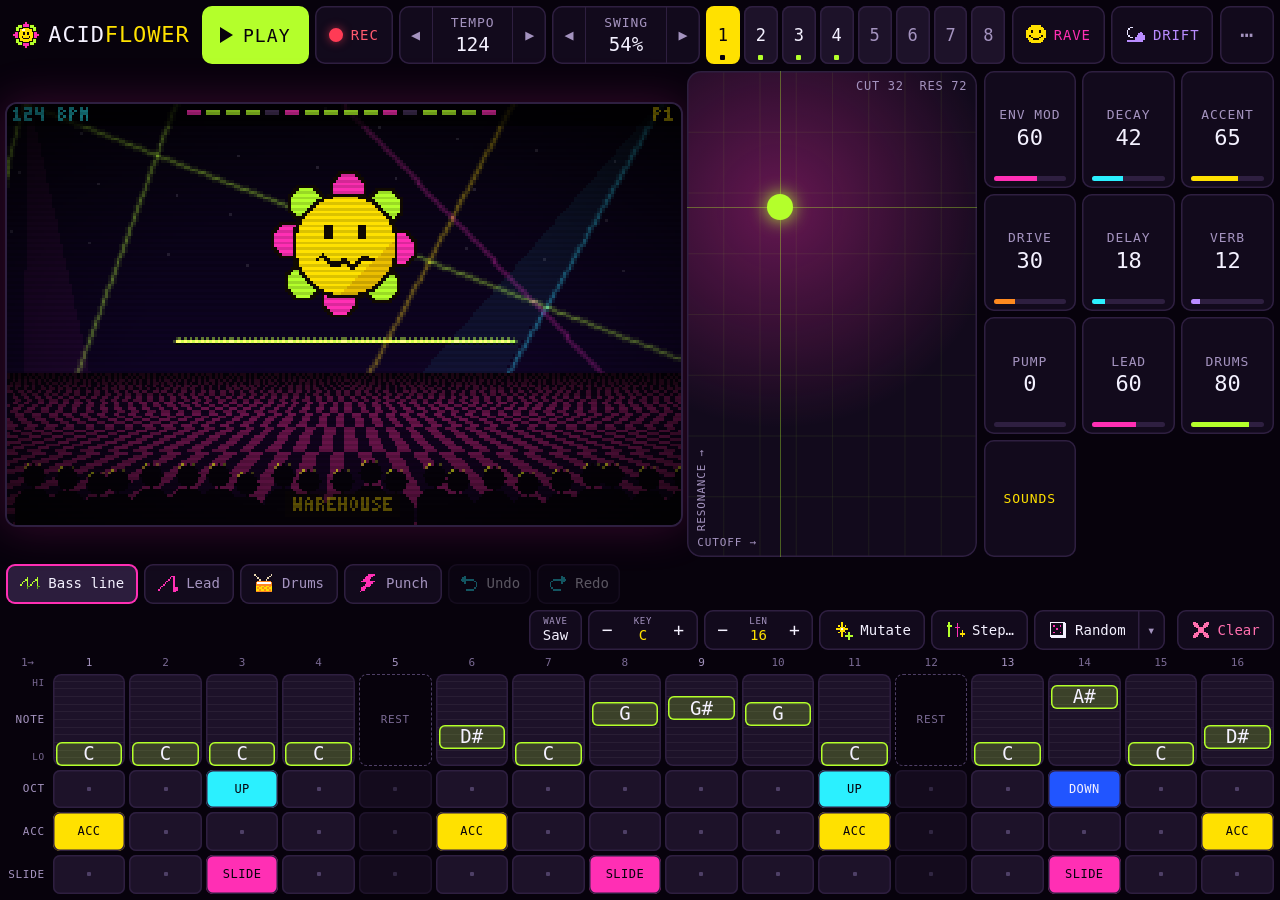
==== commit c154ab45: "Acid Flower: no hidden holds: Scenes opens the picker, a styles ▾ by Random, Step… for a step's opti" ====
--- a/tools/acid/index.html
+++ b/tools/acid/index.html
@@ -120,7 +120,7 @@
       <button type="button" id="raveRace" class="rave__b rave__race" aria-pressed="false" hidden title="A race on a track the pattern builds: steer with the arrow keys or a finger">Race</button>
       <button type="button" id="race2p" class="rave__b rave__racing" aria-pressed="false" title="Two players: a screen each (A D, and the arrows)">2P</button>
       <button type="button" id="raceShare" class="rave__b rave__racing" title="Share this race: the track and the score to beat">Share</button>
-      <button type="button" id="raveScene" class="rave__b" title="Tap: the next scene. Hold: pick one">Scene &#8250;</button>
+      <button type="button" id="raveScene" class="rave__b" aria-haspopup="true" title="Pick a scene">Scenes</button>
       <button type="button" id="raveExit" class="rave__b rave__exit">Done</button>
     </div>
   </section>
@@ -168,7 +168,8 @@
         <div class="stepper" aria-label="Key (transpose)"><button type="button" data-tune="-1" aria-label="Key down">&minus;</button><span class="stepper__v"><small>Key</small><b id="tune">C</b></span><button type="button" data-tune="1" aria-label="Key up">+</button></div>
         <div class="stepper" aria-label="Length in steps"><button type="button" data-len="-1" aria-label="Shorter">&minus;</button><span class="stepper__v"><small>Len</small><b id="len">16</b></span><button type="button" data-len="1" aria-label="Longer">+</button></div>
         <button type="button" class="tool tool--icon" id="mutate" aria-label="Mutate: change a few steps">Mutate</button>
-        <button type="button" class="tool tool--icon" id="random" aria-label="Random: a new pattern">Random</button>
+        <button type="button" class="tool tool--icon" id="stepBtn" aria-pressed="false" aria-label="Step options: then tap a step" title="A step's options: its chance and repeats (then tap a step, or a drum's name)">Step&#8230;</button>
+        <span class="split"><button type="button" class="tool tool--icon" id="random" aria-label="Random: a new pattern">Random</button><button type="button" class="tool split__more" id="styleBtn" aria-label="A pattern in a style" title="A whole pattern in a style">&#9662;</button></span>
         <button type="button" class="tool tool--icon tool--danger" id="clear" aria-label="Clear the pattern (tap twice)">Clear</button>
       </div>
     </div>
@@ -383,10 +384,10 @@
     <li><b>Squelch pad:</b> cutoff left to right, resonance bottom to top. The strips do the rest: drag up or down.</li>
     <li><b>Punch:</b> hold a pad for an effect on the whole mix, let go to drop out; hold several at once. Repeats start on the beat. <b>Latch</b> makes a tap turn an effect on and another turn it off. In rave mode they run along the bottom.</li>
     <li><b>Tempo and swing:</b> drag up or down, or tap the arrows; hold an arrow to keep going. Tap the middle of Tempo in time with the music to set it.</li>
-    <li><b>Patterns:</b> 1 to 8 along the top; a dot marks the ones with something in them. While it plays, the next one blinks until the bar ends, then takes over. <b>Hold</b> a number to name the pattern, copy it, share it as a link, or chain it to another (<b>Then play</b>) to make a song.</li>
+    <li><b>Patterns:</b> 1 to 8 along the top; a dot marks the ones with something in them. While it plays, the next one blinks until the bar ends, then takes over. Tap the pattern you're on again (or hold any) to name the pattern, copy it, share it as a link, or chain it to another (<b>Then play</b>) to make a song.</li>
     <li><b>Lead:</b> a second line an octave up, on its own tab, with its own wave and length.</li>
-    <li><b>Hold a step</b> (a note or a drum): its chance (how often it plays) and its repeats (a roll). <b>Hold a drum's name</b>: its tune, decay, level and length. Lengths up to 32 steps; tracks of different lengths drift against each other.</li>
-    <li><b>Sounds:</b> presets for the knobs. <b>Hold Random</b> for a whole pattern in a style.</li>
+    <li><b>Step&#8230;</b> then tap a step (a note or a drum): its chance (how often it plays) and its repeats (a roll); or tap a drum's name: its tune, decay, level and length. (Holding a step or a name does the same; a drum's name tapped twice too.) Lengths up to 32 steps; tracks of different lengths drift against each other.</li>
+    <li><b>Sounds:</b> presets for the knobs. The <b>&#9662;</b> beside Random: a whole pattern in a style.</li>
     <li><b>Song</b> and <b>MIDI</b> are at the top of this menu: patterns in order; a keyboard, a controller and a clock (in Chrome, Edge or Android). A pattern or the song saves as a MIDI file.</li>
     <li><b>VJ</b> (in rave mode): colours, mirrors, trails, scrolling words, Auto VJ, a second screen for a projector, and Rec with the picture.</li>
     <li><b>On a computer:</b> a big window shows the bass, the lead, the drums and the punch-ins at once (drag the line under the display to share the space); scroll on a knob or a note to turn it; play notes on the letters A to K; <b>Keys&#8230;</b> above lists every shortcut. A pattern or the song saves as audio (with stems) from its menu.</li>
@@ -396,7 +397,7 @@
     <li><b>On a keyboard:</b> Space plays, the number row holds the punch-ins (1 to 0, - and =), Shift with 1 to 8 picks a pattern, ← and → the tempo (with Shift, by 5), R the rave, ⌘Z undo.</li>
     <li><b>In Drift</b>, hold a finger on the picture for a note that stays until you let go (two fingers, two notes). <b>Freeze</b> holds everything as it is. <b>Sounds&#8230;</b> picks the pad, the bells and up to two textures underneath (rain, wind, the sea, fire, a city, birds, vinyl), a drone and a pulse. <b>Modes&#8230;</b>: Sleep, Wake and Focus. <b>Keep&#8230;</b>: your favourites (the &#9733;), played in turn if you like, and saving as audio. <b>Dim</b> blacks out the screen while it plays.</li>
     <li><b>Drift:</b> an ambient mode that plays itself, never quite repeating. The picture is its mood: drag for dark to bright and sparse to busy; tap it for a bell. The weather turns it from calm (a pad and bells) to a storm (the acid line creeps in, then soft drums). A seed word makes the piece: the same word, the same piece, to share as a link. Rain, vinyl or the sea underneath; a sleep timer; save 2, 5 or 10 minutes as audio.</li>
-    <li><b>The rave:</b> tap it for the next scene. <b>Rave</b> fills the screen with it; there, drag anywhere to play the filter. With two fingers: swipe left or right for another scene, pinch for more or less squelch (env mod), tap for Latch, swipe down to leave. Hold <b>Scene</b> to pick one. <b>Race</b> (where the 3D scenes run) builds a track from the pattern (the same pattern, the same track: a loop, a tunnel, sometimes rain): steer with the arrow keys or a finger; catch the notes, hit the accents’ boost pads, dodge the barriers; an open hat gives a shield, some claps an EMP. Your best run comes back as a ghost, and the best five scores stay. <b>2P</b>: a screen each (A D, and the arrows; or a finger on each side). <b>Share</b> sends the track and the score to beat. In the 3D scenes the camera follows the music (a whip on a fill, a zoom on a filter sweep, slow motion in a drop); a fill sometimes dives into the code and out into another scene. The patterns and the tempo are along the top; <b>Lock</b> makes the picture ignore touches. The controls fade after a few seconds: touch to bring them back.</li>
+    <li><b>The rave:</b> tap it for the next scene; <b>Scenes</b> picks one. <b>Rave</b> fills the screen with it; there, drag anywhere to play the filter. With two fingers: swipe left or right for another scene, pinch for more or less squelch (env mod), tap for Latch, swipe down to leave. <b>Scenes</b> picks one. <b>Race</b> (where the 3D scenes run) builds a track from the pattern (the same pattern, the same track: a loop, a tunnel, sometimes rain): steer with the arrow keys or a finger; catch the notes, hit the accents’ boost pads, dodge the barriers; an open hat gives a shield, some claps an EMP. Your best run comes back as a ghost, and the best five scores stay. <b>2P</b>: a screen each (A D, and the arrows; or a finger on each side). <b>Share</b> sends the track and the score to beat. In the 3D scenes the camera follows the music (a whip on a fill, a zoom on a filter sweep, slow motion in a drop); a fill sometimes dives into the code and out into another scene. The patterns and the tempo are along the top; <b>Lock</b> makes the picture ignore touches. The controls fade after a few seconds: touch to bring them back.</li>
   </ul>
   <h3>The rave</h3>
   <div class="opt"><span>Scenes<small>Warehouse, Plasma, Garden, Feedback, Spiral, and the 3D ones: Data City, Grid Dive, Virus, File System, Antigrav, Fractal, Chrome, Skyflight</small></span>
--- a/tools/acid/acid.css
+++ b/tools/acid/acid.css
@@ -962,3 +962,35 @@
 .app.is-racing #raveLatch, .app.is-racing #raveScene { display: none; }
 #race2p[aria-pressed="true"] { background: var(--cyan, #2BF0FF); color: var(--black); box-shadow: none; }
 :root:not(.has3d) .only3d { display: none; }
+/* Random with its styles beside it (one button, split); Step…: the next step tapped opens its options */
+.split { display: inline-flex; align-items: stretch; }
+.split > .tool:first-child { border-top-right-radius: 0; border-bottom-right-radius: 0; }
+.split .split__more { padding: 0 9px; border-top-left-radius: 0; border-bottom-left-radius: 0; margin-left: -1.5px; color: var(--muted); }
+#stepBtn[aria-pressed="true"] { background: var(--lime); color: var(--black); box-shadow: none; }
+.app.is-steppick .bass, .app.is-steppick .drums { outline: 2px dashed var(--lime); outline-offset: 2px; }
+/* phones: room for Step… and the styles' ▾ in the one row of tools */
+@media (max-width: 600px) and (orientation: portrait) {
+  .tools { gap: 3px; }
+  .tools .stepper button { min-width: 21px; padding: 0; }
+  .tools .stepper span { min-width: 1.6em; }
+  .tools .tool--icon { padding: 0 6px; }
+  .split .split__more { padding: 0 5px; }
+  .tool--lab { padding: 0 6px; }
+}
+@media (max-width: 360px) and (orientation: portrait) {
+  .tools { gap: 1px; }
+  .tools .stepper button { min-width: 18px; }
+  .tools .stepper span { min-width: 1.1em; }
+  .tools .stepper button { min-width: 17px; }
+  .tools .tool--icon { padding: 0 4px; }
+  .split .split__more { padding: 0 4px; }
+  .tool--lab { padding: 0 4px; }
+}
+@media (max-height: 500px) and (orientation: landscape) {
+  .tools { gap: 3px; }
+  .tools .stepper button { min-width: 22px; padding: 0; }
+  .tools .stepper span { min-width: 1.7em; }
+  .tools .tool--icon { padding: 0 6px; }
+  .split .split__more { padding: 0 5px; }
+  .tool--lab { padding: 0 6px; }
+}
